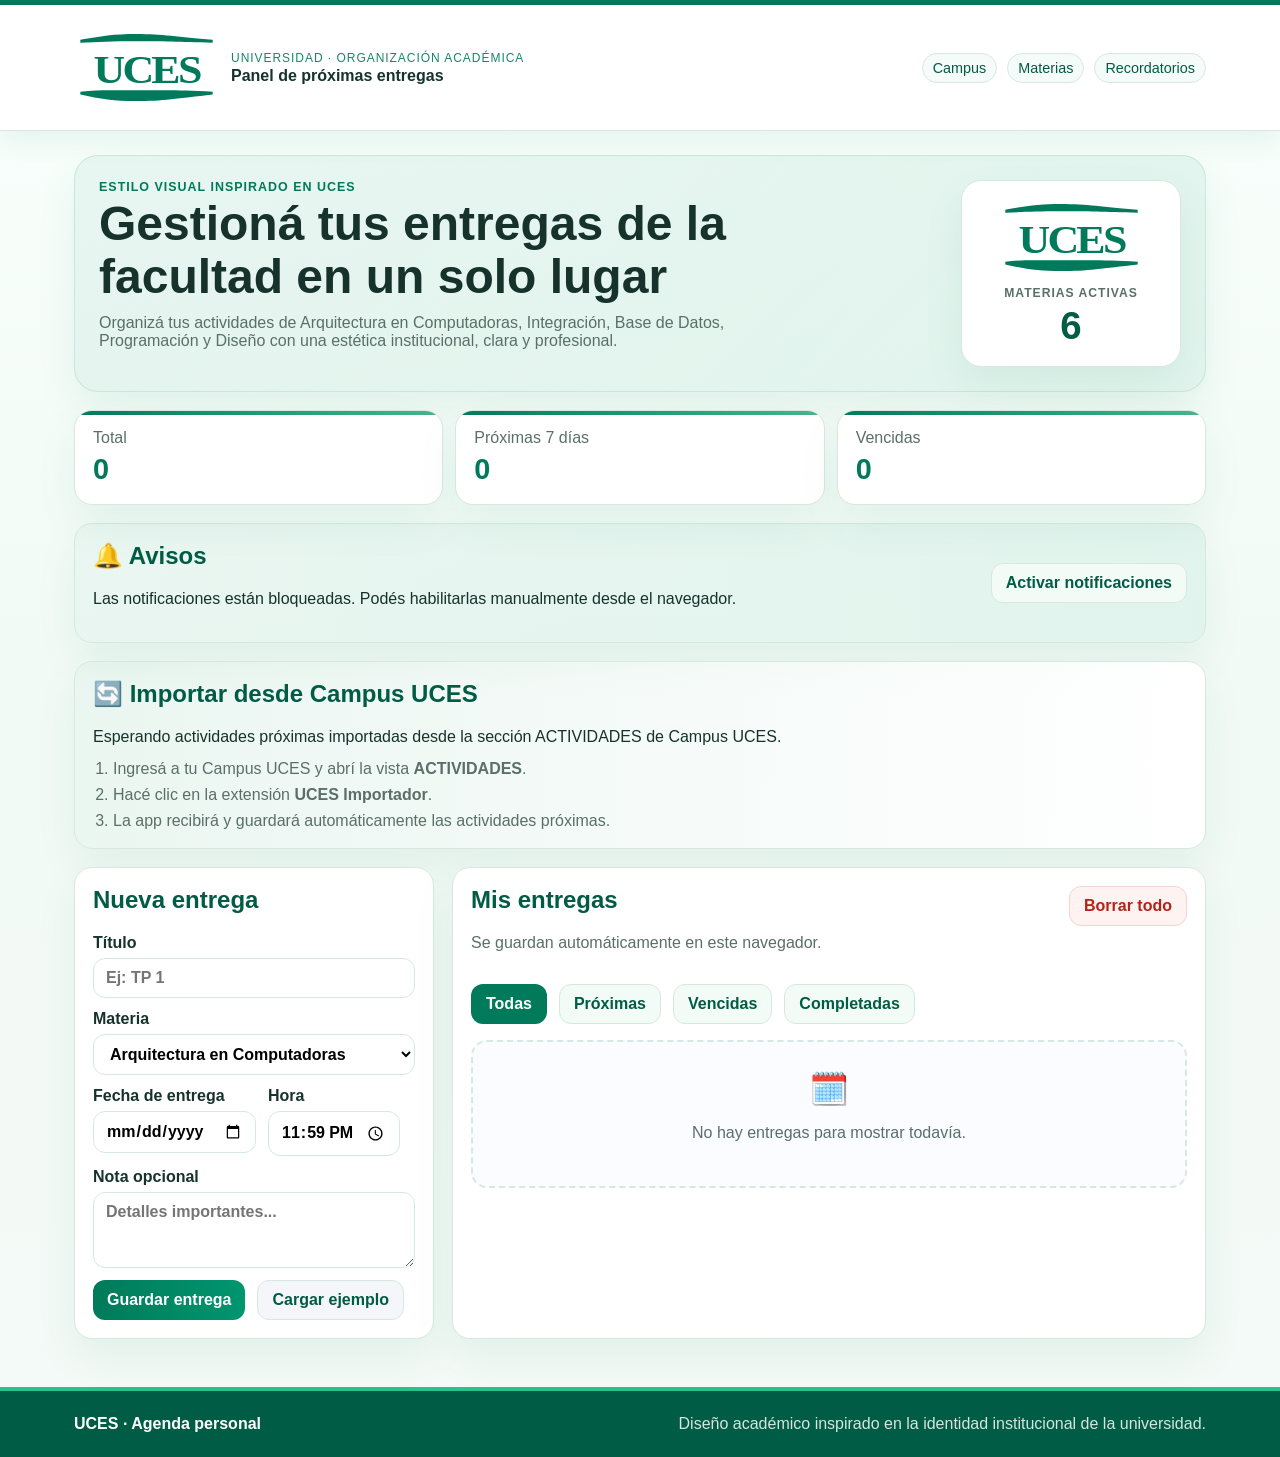
==== index.html @ 11dc9604 "Add Campus UCES activity import extension" ====
<!DOCTYPE html>
<html lang="es">
  <head>
    <meta charset="UTF-8" />
    <meta name="viewport" content="width=device-width, initial-scale=1.0" />
    <meta name="theme-color" content="#007a5a" />
    <title>UCES · Próximas Entregas</title>
    <link rel="stylesheet" href="styles.css" />
  </head>
  <body>
    <header class="site-header">
      <div class="container header-inner">
        <div class="brand">
          <img src="assets/uces-logo.svg" alt="Logo UCES" class="brand-logo" />
          <div>
            <p class="brand-kicker">Universidad · organización académica</p>
            <strong>Panel de próximas entregas</strong>
          </div>
        </div>
        <div class="header-links" aria-label="Accesos rápidos">
          <span>Campus</span>
          <span>Materias</span>
          <span>Recordatorios</span>
        </div>
      </div>
    </header>

    <main class="container">
      <section class="hero">
        <div class="hero-copy">
          <p class="eyebrow">Estilo visual inspirado en UCES</p>
          <h1>Gestioná tus entregas de la facultad en un solo lugar</h1>
          <p class="subtitle">
            Organizá tus actividades de Arquitectura en Computadoras, Integración,
            Base de Datos, Programación y Diseño con una estética institucional,
            clara y profesional.
          </p>
        </div>
        <div class="hero-badge">
          <img src="assets/uces-logo.svg" alt="UCES" class="hero-logo" />
          <span class="badge-label">Materias activas</span>
          <strong>6</strong>
        </div>
      </section>

      <section class="stats" aria-label="Resumen">
        <article class="stat-card">
          <span>Total</span>
          <strong id="totalCount">0</strong>
        </article>
        <article class="stat-card">
          <span>Próximas 7 días</span>
          <strong id="upcomingCount">0</strong>
        </article>
        <article class="stat-card">
          <span>Vencidas</span>
          <strong id="overdueCount">0</strong>
        </article>
      </section>

      <section class="panel notifications-panel">
        <div>
          <h2>🔔 Avisos</h2>
          <p id="notificationText">
            Activá las notificaciones del navegador para recibir recordatorios mientras la app esté abierta.
          </p>
        </div>
        <button id="enableNotificationsBtn" class="secondary-btn" type="button">
          Activar notificaciones
        </button>
      </section>

      <section class="panel import-panel">
        <div>
          <h2>🔄 Importar desde Campus UCES</h2>
          <p id="importStatus">
            Abrí la sección <strong>ACTIVIDADES</strong> en Campus UCES y usá la extensión
            `UCES Importador` para cargar únicamente las actividades próximas.
          </p>
        </div>
        <ol class="import-steps">
          <li>Ingresá a tu Campus UCES y abrí la vista <strong>ACTIVIDADES</strong>.</li>
          <li>Hacé clic en la extensión <strong>UCES Importador</strong>.</li>
          <li>La app recibirá y guardará automáticamente las actividades próximas.</li>
        </ol>
      </section>

      <div class="grid">
        <section class="panel">
          <h2>Nueva entrega</h2>
          <form id="assignmentForm" class="form">
            <label>
              Título
              <input id="title" name="title" type="text" placeholder="Ej: TP 1" required />
            </label>

            <label>
              Materia
              <select id="subject" name="subject" required></select>
            </label>

            <div class="split">
              <label>
                Fecha de entrega
                <input id="dueDate" name="dueDate" type="date" required />
              </label>

              <label>
                Hora
                <input id="dueTime" name="dueTime" type="time" value="23:59" required />
              </label>
            </div>

            <label>
              Nota opcional
              <textarea id="notes" name="notes" rows="3" placeholder="Detalles importantes..."></textarea>
            </label>

            <div class="actions">
              <button class="primary-btn" type="submit">Guardar entrega</button>
              <button id="loadExampleBtn" class="ghost-btn" type="button">Cargar ejemplo</button>
            </div>
          </form>
        </section>

        <section class="panel">
          <div class="list-header">
            <div>
              <h2>Mis entregas</h2>
              <p>Se guardan automáticamente en este navegador.</p>
            </div>
            <button id="clearAllBtn" class="danger-btn" type="button">Borrar todo</button>
          </div>

          <div class="filters" aria-label="Filtros">
            <button class="filter-btn active" data-filter="all" type="button">Todas</button>
            <button class="filter-btn" data-filter="upcoming" type="button">Próximas</button>
            <button class="filter-btn" data-filter="overdue" type="button">Vencidas</button>
            <button class="filter-btn" data-filter="completed" type="button">Completadas</button>
          </div>

          <div id="assignmentList" class="assignment-list"></div>
        </section>
      </div>
    </main>

    <footer class="site-footer">
      <div class="container footer-inner">
        <p><strong>UCES · Agenda personal</strong></p>
        <p>Diseño académico inspirado en la identidad institucional de la universidad.</p>
      </div>
    </footer>

    <template id="emptyStateTemplate">
      <div class="empty-state">
        <span>🗓️</span>
        <p>No hay entregas para mostrar todavía.</p>
      </div>
    </template>

    <script src="app.js"></script>
  </body>
</html>
---- styles.css ----
:root {
  --bg: #f4faf7;
  --panel: #ffffff;
  --primary: #007a5a;
  --primary-dark: #005c44;
  --accent: #dff3ec;
  --text: #16322b;
  --muted: #5a6f68;
  --border: #d7e8e1;
  --success: #116149;
  --warning: #9a6a00;
  --danger: #b42318;
  --shadow: 0 18px 40px rgba(0, 122, 90, 0.08);
}

* {
  box-sizing: border-box;
}

body {
  margin: 0;
  font-family: "Segoe UI", Tahoma, Geneva, Verdana, sans-serif;
  background: linear-gradient(180deg, #f8fffc 0%, #f2faf6 48%, var(--bg) 100%);
  color: var(--text);
}

.container {
  max-width: 1180px;
  margin: 0 auto;
  padding: 24px;
}

.site-header {
  background: #ffffff;
  border-top: 5px solid var(--primary);
  border-bottom: 1px solid var(--border);
  color: var(--text);
  box-shadow: 0 10px 24px rgba(0, 122, 90, 0.08);
}

.header-inner {
  display: flex;
  justify-content: space-between;
  align-items: center;
  gap: 16px;
}

.brand {
  display: flex;
  align-items: center;
  gap: 12px;
}

.brand-logo {
  width: 145px;
  height: auto;
  display: block;
}

.brand-kicker {
  margin: 0 0 2px;
  font-size: 0.75rem;
  text-transform: uppercase;
  letter-spacing: 0.08em;
  color: var(--primary);
  opacity: 0.9;
}

.header-links {
  display: flex;
  gap: 10px;
  flex-wrap: wrap;
}

.header-links span {
  border: 1px solid var(--border);
  background: #f4fbf8;
  color: var(--primary-dark);
  border-radius: 999px;
  padding: 6px 10px;
  font-size: 0.9rem;
}

.hero {
  display: flex;
  justify-content: space-between;
  align-items: stretch;
  gap: 20px;
  margin-bottom: 18px;
  padding: 24px;
  background: linear-gradient(135deg, rgba(0, 122, 90, 0.06) 0%, rgba(223, 243, 236, 0.9) 100%);
  border: 1px solid rgba(0, 122, 90, 0.12);
  border-radius: 24px;
  box-shadow: var(--shadow);
}

.hero-copy {
  max-width: 760px;
}

.eyebrow {
  margin: 0 0 4px;
  color: var(--primary);
  font-weight: 800;
  text-transform: uppercase;
  letter-spacing: 0.08em;
  font-size: 0.78rem;
}

h1 {
  margin: 0;
  font-size: clamp(2rem, 4vw, 3rem);
  line-height: 1.1;
}

.subtitle {
  color: var(--muted);
  max-width: 700px;
  margin-top: 10px;
}

.hero-badge {
  min-width: 220px;
  align-self: center;
  background: #ffffff;
  color: var(--primary-dark);
  padding: 18px;
  border-radius: 20px;
  font-weight: 700;
  text-align: center;
  border: 1px solid var(--border);
  box-shadow: var(--shadow);
}

.badge-label {
  display: block;
  font-size: 0.76rem;
  text-transform: uppercase;
  letter-spacing: 0.08em;
  color: var(--muted);
}

.hero-badge strong {
  display: block;
  font-size: 2.4rem;
  margin-top: 4px;
}

.hero-logo {
  width: 145px;
  max-width: 100%;
  height: auto;
  display: block;
  margin: 0 auto 10px;
}

.stats {
  display: grid;
  grid-template-columns: repeat(3, minmax(0, 1fr));
  gap: 12px;
  margin-bottom: 18px;
}

.stat-card,
.panel {
  background: var(--panel);
  border: 1px solid var(--border);
  border-radius: 18px;
  box-shadow: var(--shadow);
}

.stat-card {
  position: relative;
  overflow: hidden;
  padding: 18px;
}

.stat-card::before {
  content: "";
  position: absolute;
  top: 0;
  left: 0;
  right: 0;
  height: 4px;
  background: linear-gradient(90deg, var(--primary) 0%, #48b48d 100%);
}

.stat-card span {
  display: block;
  color: var(--muted);
  margin-bottom: 6px;
}

.stat-card strong {
  font-size: 1.8rem;
  color: var(--primary);
}

.notifications-panel {
  display: flex;
  justify-content: space-between;
  align-items: center;
  gap: 16px;
  padding: 18px;
  margin-bottom: 18px;
  background: linear-gradient(90deg, rgba(0, 122, 90, 0.04) 0%, rgba(223, 243, 236, 0.9) 100%);
}

.import-panel {
  margin-bottom: 18px;
  background: linear-gradient(90deg, rgba(0, 122, 90, 0.03) 0%, rgba(255, 255, 255, 1) 100%);
}

.import-panel p {
  margin-bottom: 0;
}

.import-steps {
  margin: 14px 0 0;
  padding-left: 20px;
  color: var(--muted);
}

.import-steps li + li {
  margin-top: 8px;
}

.grid {
  display: grid;
  grid-template-columns: 360px 1fr;
  gap: 18px;
}

.panel {
  padding: 18px;
}

.panel h2 {
  margin-top: 0;
  color: var(--primary-dark);
}

.form,
.actions,
.split,
.filters,
.item-meta,
.item-actions {
  display: flex;
  gap: 12px;
}

.form {
  flex-direction: column;
}

label {
  display: flex;
  flex-direction: column;
  gap: 6px;
  font-weight: 600;
}

input,
select,
textarea,
button {
  font: inherit;
}

input,
select,
textarea {
  border: 1px solid var(--border);
  border-radius: 12px;
  padding: 10px 12px;
  background: #fff;
  transition: border-color 0.2s ease, box-shadow 0.2s ease;
}

input:focus,
select:focus,
textarea:focus {
  outline: none;
  border-color: var(--primary);
  box-shadow: 0 0 0 4px rgba(0, 122, 90, 0.12);
}

textarea {
  resize: vertical;
}

button {
  border: none;
  border-radius: 12px;
  padding: 10px 14px;
  cursor: pointer;
  font-weight: 700;
  transition: transform 0.1s ease, filter 0.2s ease;
}

button:hover {
  filter: brightness(0.98);
}

.primary-btn {
  background: linear-gradient(90deg, var(--primary) 0%, #00966f 100%);
  color: white;
}

.primary-btn:hover {
  background: var(--primary-dark);
}

.secondary-btn,
.ghost-btn,
.filter-btn {
  background: #f3fbf7;
  color: var(--primary-dark);
  border: 1px solid var(--border);
}

.ghost-btn {
  background: #f4f6fa;
}

.danger-btn {
  background: #fff3f2;
  color: var(--danger);
  border: 1px solid #f2d5d1;
}

.filter-btn.active {
  background: var(--primary);
  color: white;
  border-color: transparent;
}

.list-header {
  display: flex;
  justify-content: space-between;
  align-items: flex-start;
  gap: 16px;
}

.list-header p {
  margin-top: 4px;
  color: var(--muted);
}

.filters {
  flex-wrap: wrap;
  margin: 16px 0;
}

.assignment-list {
  display: grid;
  gap: 12px;
}

.assignment-item {
  border: 1px solid var(--border);
  border-left: 4px solid var(--primary);
  border-radius: 16px;
  padding: 14px;
  background: linear-gradient(180deg, #ffffff 0%, #f9fffc 100%);
}

.assignment-item.completed {
  opacity: 0.75;
}

.assignment-top {
  display: flex;
  justify-content: space-between;
  align-items: flex-start;
  gap: 12px;
}

.assignment-top h3 {
  margin: 0 0 4px;
}

.subject {
  color: var(--muted);
  margin: 0;
}

.badge {
  display: inline-block;
  padding: 4px 10px;
  border-radius: 999px;
  font-size: 0.8rem;
  font-weight: 700;
}

.badge.upcoming {
  background: #dff5ec;
  color: var(--primary-dark);
}

.badge.today {
  background: #f7edc9;
  color: #7f5600;
}

.badge.overdue {
  background: #fee4e2;
  color: var(--danger);
}

.badge.completed {
  background: #dcfce7;
  color: var(--success);
}

.item-meta {
  flex-wrap: wrap;
  margin: 12px 0;
  color: var(--muted);
}

.item-meta span {
  background: #f1faf6;
  padding: 6px 10px;
  border-radius: 999px;
}

.item-notes {
  margin: 0 0 12px;
  color: var(--text);
}

.item-actions {
  flex-wrap: wrap;
}

.item-actions button {
  padding: 8px 10px;
}

.empty-state {
  text-align: center;
  padding: 28px 12px;
  color: var(--muted);
  border: 2px dashed var(--border);
  border-radius: 16px;
  background: #fafcff;
}

.empty-state span {
  display: block;
  font-size: 2rem;
  margin-bottom: 8px;
}

.site-footer {
  margin-top: 24px;
  background: var(--primary-dark);
  border-top: 4px solid #2cc08c;
  color: #ffffff;
}

.footer-inner {
  display: flex;
  justify-content: space-between;
  gap: 16px;
}

.footer-inner p {
  margin: 0;
  color: rgba(255, 255, 255, 0.84);
}

.footer-inner strong {
  color: #ffffff;
}

@media (max-width: 900px) {
  .grid,
  .stats {
    grid-template-columns: 1fr;
  }

  .hero,
  .notifications-panel,
  .list-header,
  .split,
  .header-inner,
  .footer-inner {
    flex-direction: column;
  }

  .hero-badge {
    white-space: normal;
    width: 100%;
  }
}
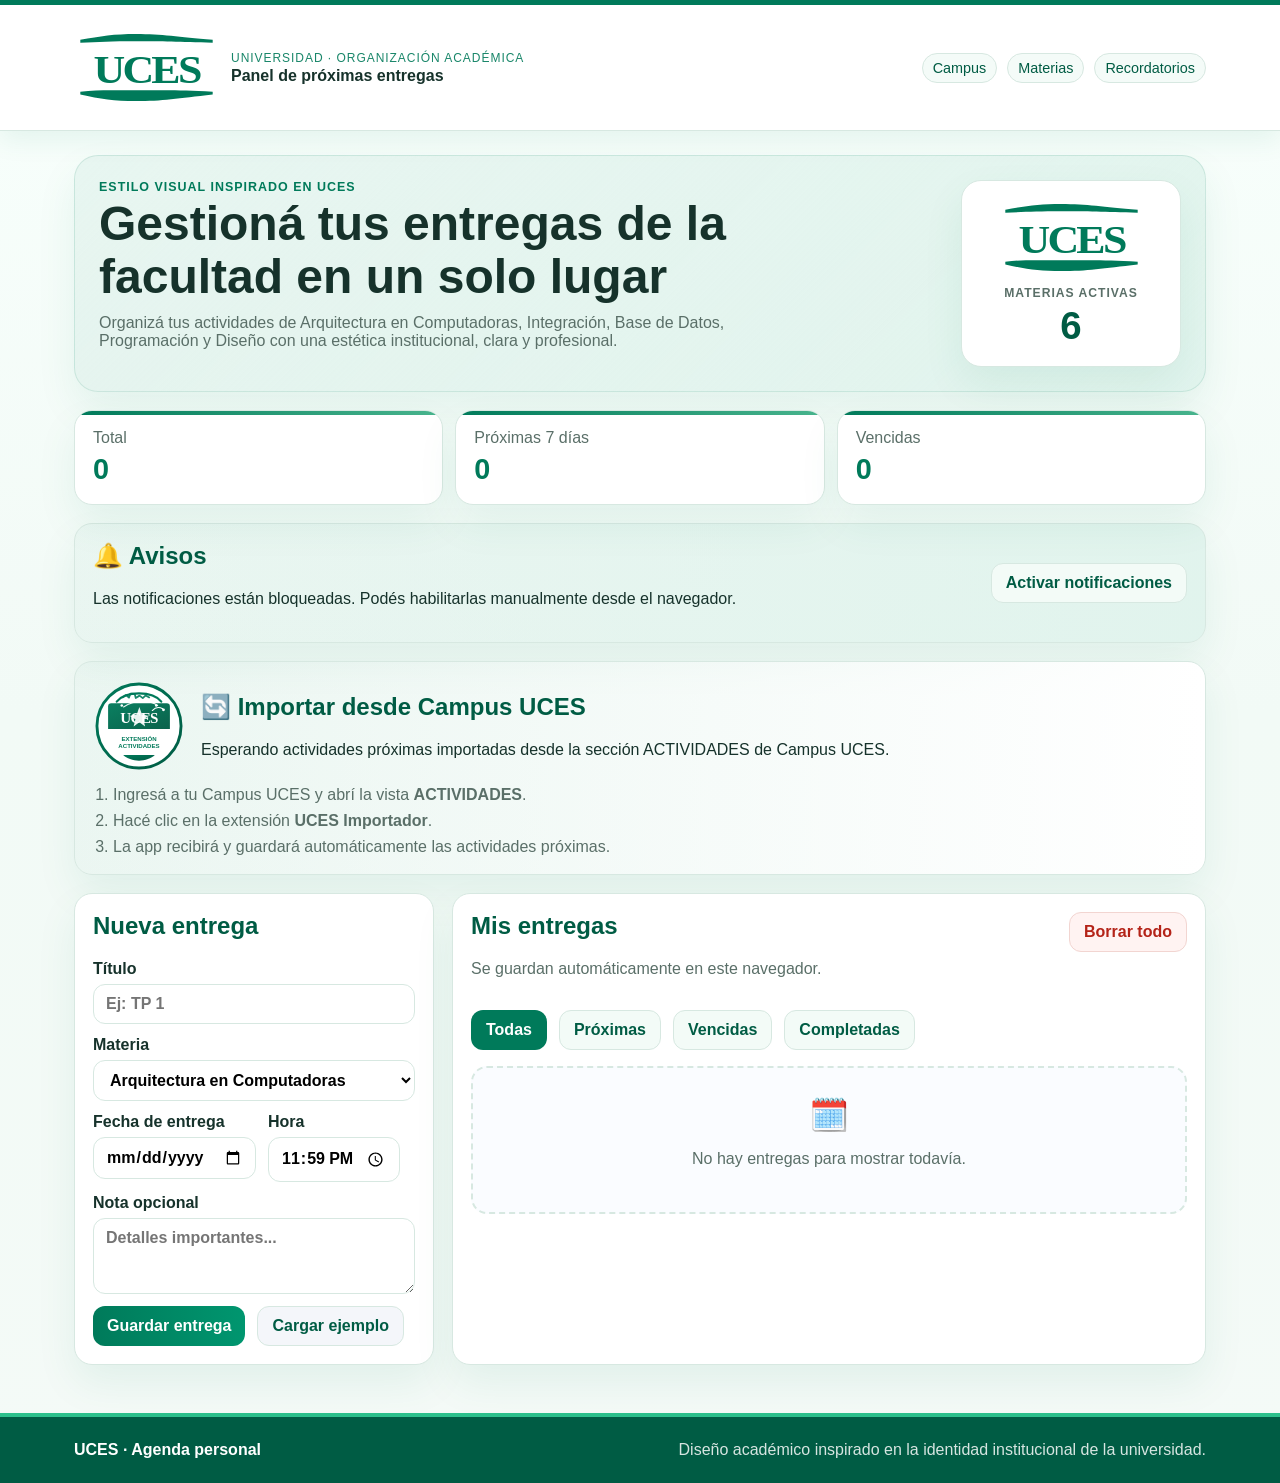
==== commit 32173f3c: "Add shared activities badge for app and favicon" ====
--- a/index.html
+++ b/index.html
@@ -5,6 +5,7 @@
     <meta name="viewport" content="width=device-width, initial-scale=1.0" />
     <meta name="theme-color" content="#007a5a" />
     <title>UCES · Próximas Entregas</title>
+    <link rel="icon" type="image/svg+xml" href="assets/uces-actividades-badge.svg" />
     <link rel="stylesheet" href="styles.css" />
   </head>
   <body>
@@ -71,12 +72,19 @@
       </section>
 
       <section class="panel import-panel">
-        <div>
-          <h2>🔄 Importar desde Campus UCES</h2>
-          <p id="importStatus">
-            Abrí la sección <strong>ACTIVIDADES</strong> en Campus UCES y usá la extensión
-            `UCES Importador` para cargar únicamente las actividades próximas.
-          </p>
+        <div class="import-panel-top">
+          <img
+            src="assets/uces-actividades-badge.svg"
+            alt="UCES Extensión Actividades"
+            class="import-badge"
+          />
+          <div>
+            <h2>🔄 Importar desde Campus UCES</h2>
+            <p id="importStatus">
+              Abrí la sección <strong>ACTIVIDADES</strong> en Campus UCES y usá la extensión
+              `UCES Importador` para cargar únicamente las actividades próximas con fecha límite visible.
+            </p>
+          </div>
         </div>
         <ol class="import-steps">
           <li>Ingresá a tu Campus UCES y abrí la vista <strong>ACTIVIDADES</strong>.</li>
--- a/styles.css
+++ b/styles.css
@@ -211,6 +211,19 @@
   background: linear-gradient(90deg, rgba(0, 122, 90, 0.03) 0%, rgba(255, 255, 255, 1) 100%);
 }
 
+.import-panel-top {
+  display: flex;
+  align-items: center;
+  gap: 16px;
+}
+
+.import-badge {
+  width: 92px;
+  height: 92px;
+  object-fit: contain;
+  flex-shrink: 0;
+}
+
 .import-panel p {
   margin-bottom: 0;
 }
@@ -487,7 +500,8 @@
   .list-header,
   .split,
   .header-inner,
-  .footer-inner {
+  .footer-inner,
+  .import-panel-top {
     flex-direction: column;
   }
 
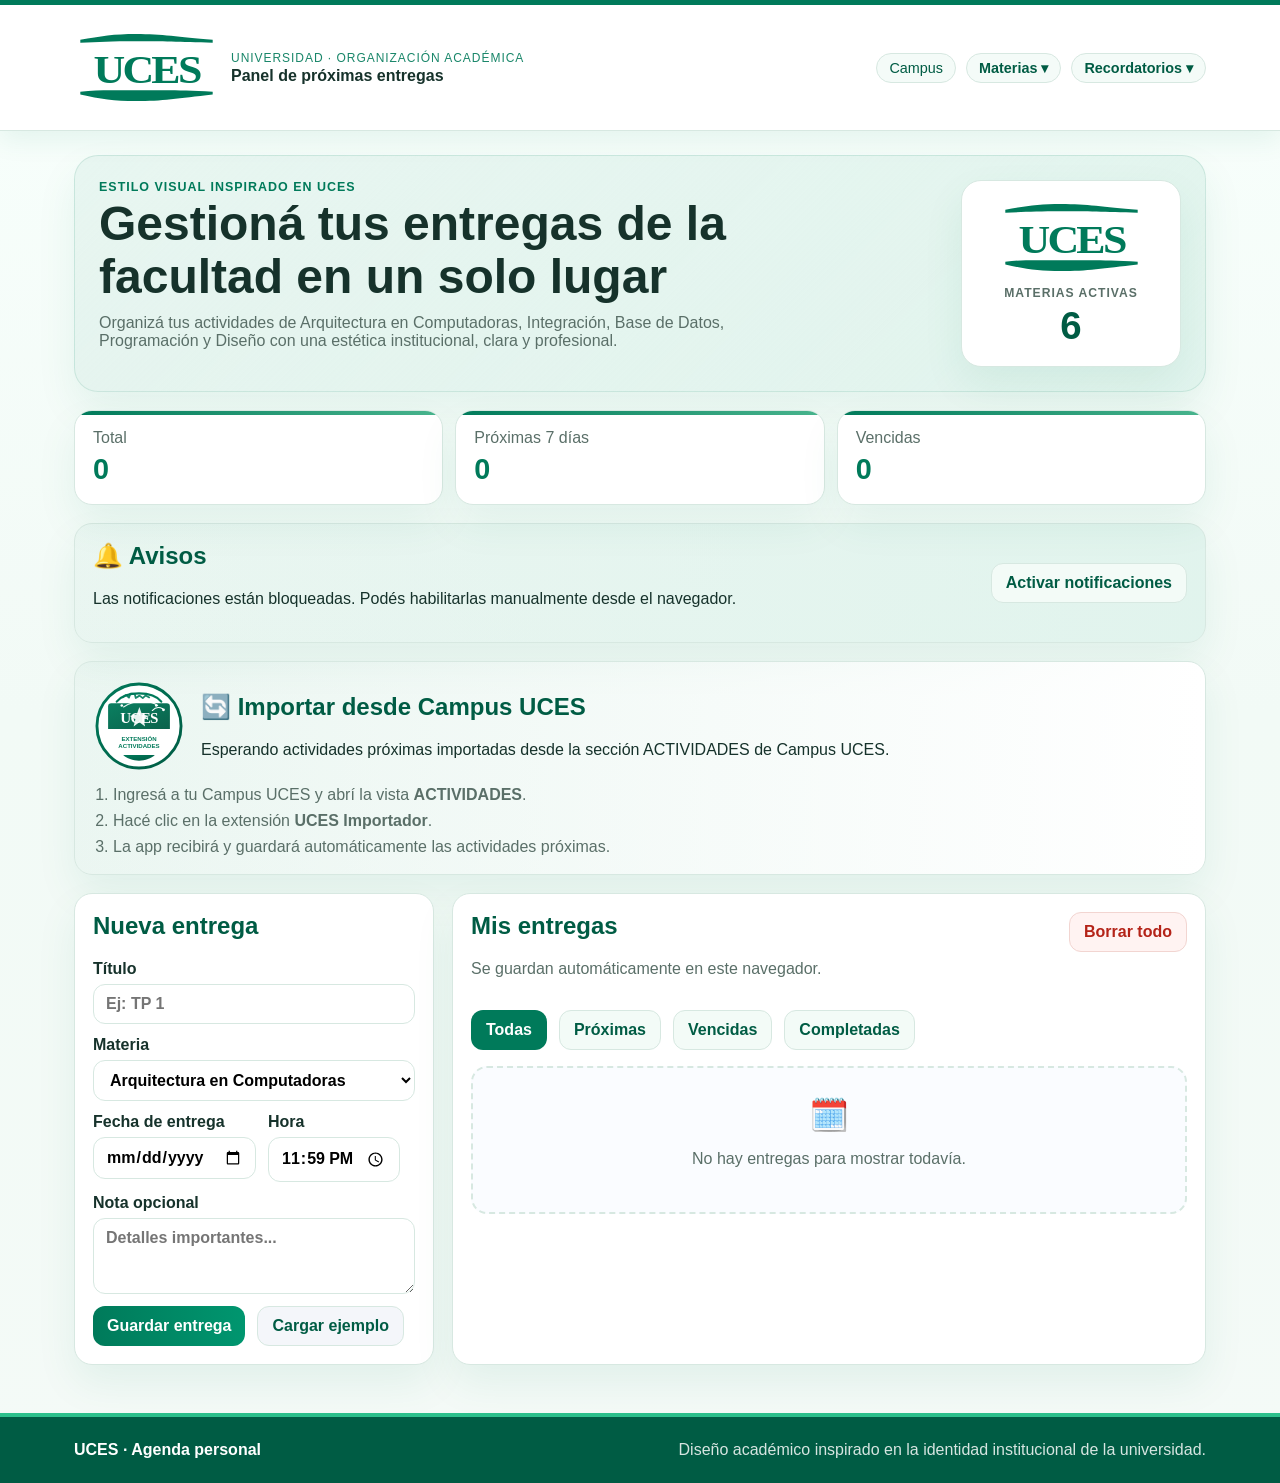
==== commit 1ea96017: "Add interactive header menus" ====
--- a/index.html
+++ b/index.html
@@ -18,11 +18,40 @@
             <strong>Panel de próximas entregas</strong>
           </div>
         </div>
-        <div class="header-links" aria-label="Accesos rápidos">
-          <span>Campus</span>
-          <span>Materias</span>
-          <span>Recordatorios</span>
-        </div>
+        <nav class="header-links" aria-label="Accesos rápidos">
+          <a
+            class="header-link"
+            href="https://campusvirtual.uces.edu.ar/"
+            target="_blank"
+            rel="noopener noreferrer"
+          >
+            Campus
+          </a>
+
+          <div class="menu-dropdown">
+            <button
+              id="subjectsMenuBtn"
+              class="menu-toggle"
+              type="button"
+              aria-expanded="false"
+            >
+              Materias ▾
+            </button>
+            <div id="subjectsDropdown" class="dropdown-menu" role="menu"></div>
+          </div>
+
+          <div class="menu-dropdown">
+            <button
+              id="remindersMenuBtn"
+              class="menu-toggle"
+              type="button"
+              aria-expanded="false"
+            >
+              Recordatorios ▾
+            </button>
+            <div id="remindersDropdown" class="dropdown-menu" role="menu"></div>
+          </div>
+        </nav>
       </div>
     </header>
 
--- a/styles.css
+++ b/styles.css
@@ -70,15 +70,73 @@
   display: flex;
   gap: 10px;
   flex-wrap: wrap;
-}
-
-.header-links span {
+  align-items: center;
+}
+
+.header-link,
+.menu-toggle {
   border: 1px solid var(--border);
   background: #f4fbf8;
   color: var(--primary-dark);
   border-radius: 999px;
-  padding: 6px 10px;
+  padding: 6px 12px;
   font-size: 0.9rem;
+  text-decoration: none;
+}
+
+.menu-toggle {
+  cursor: pointer;
+}
+
+.menu-dropdown {
+  position: relative;
+}
+
+.dropdown-menu {
+  display: none;
+  position: absolute;
+  top: calc(100% + 8px);
+  right: 0;
+  min-width: 280px;
+  padding: 8px;
+  background: #ffffff;
+  border: 1px solid var(--border);
+  border-radius: 16px;
+  box-shadow: var(--shadow);
+  z-index: 30;
+}
+
+.dropdown-menu.open {
+  display: grid;
+  gap: 6px;
+}
+
+.dropdown-item {
+  width: 100%;
+  text-align: left;
+  background: #f8fffc;
+  color: var(--text);
+  border: 1px solid #e1efe9;
+}
+
+.reminder-dropdown-item {
+  display: grid;
+  gap: 2px;
+}
+
+.reminder-dropdown-item strong {
+  color: var(--primary-dark);
+}
+
+.reminder-dropdown-item span,
+.reminder-dropdown-item small,
+.dropdown-empty {
+  color: var(--muted);
+}
+
+.dropdown-empty {
+  padding: 10px;
+  font-size: 0.92rem;
 }
 
 .hero {
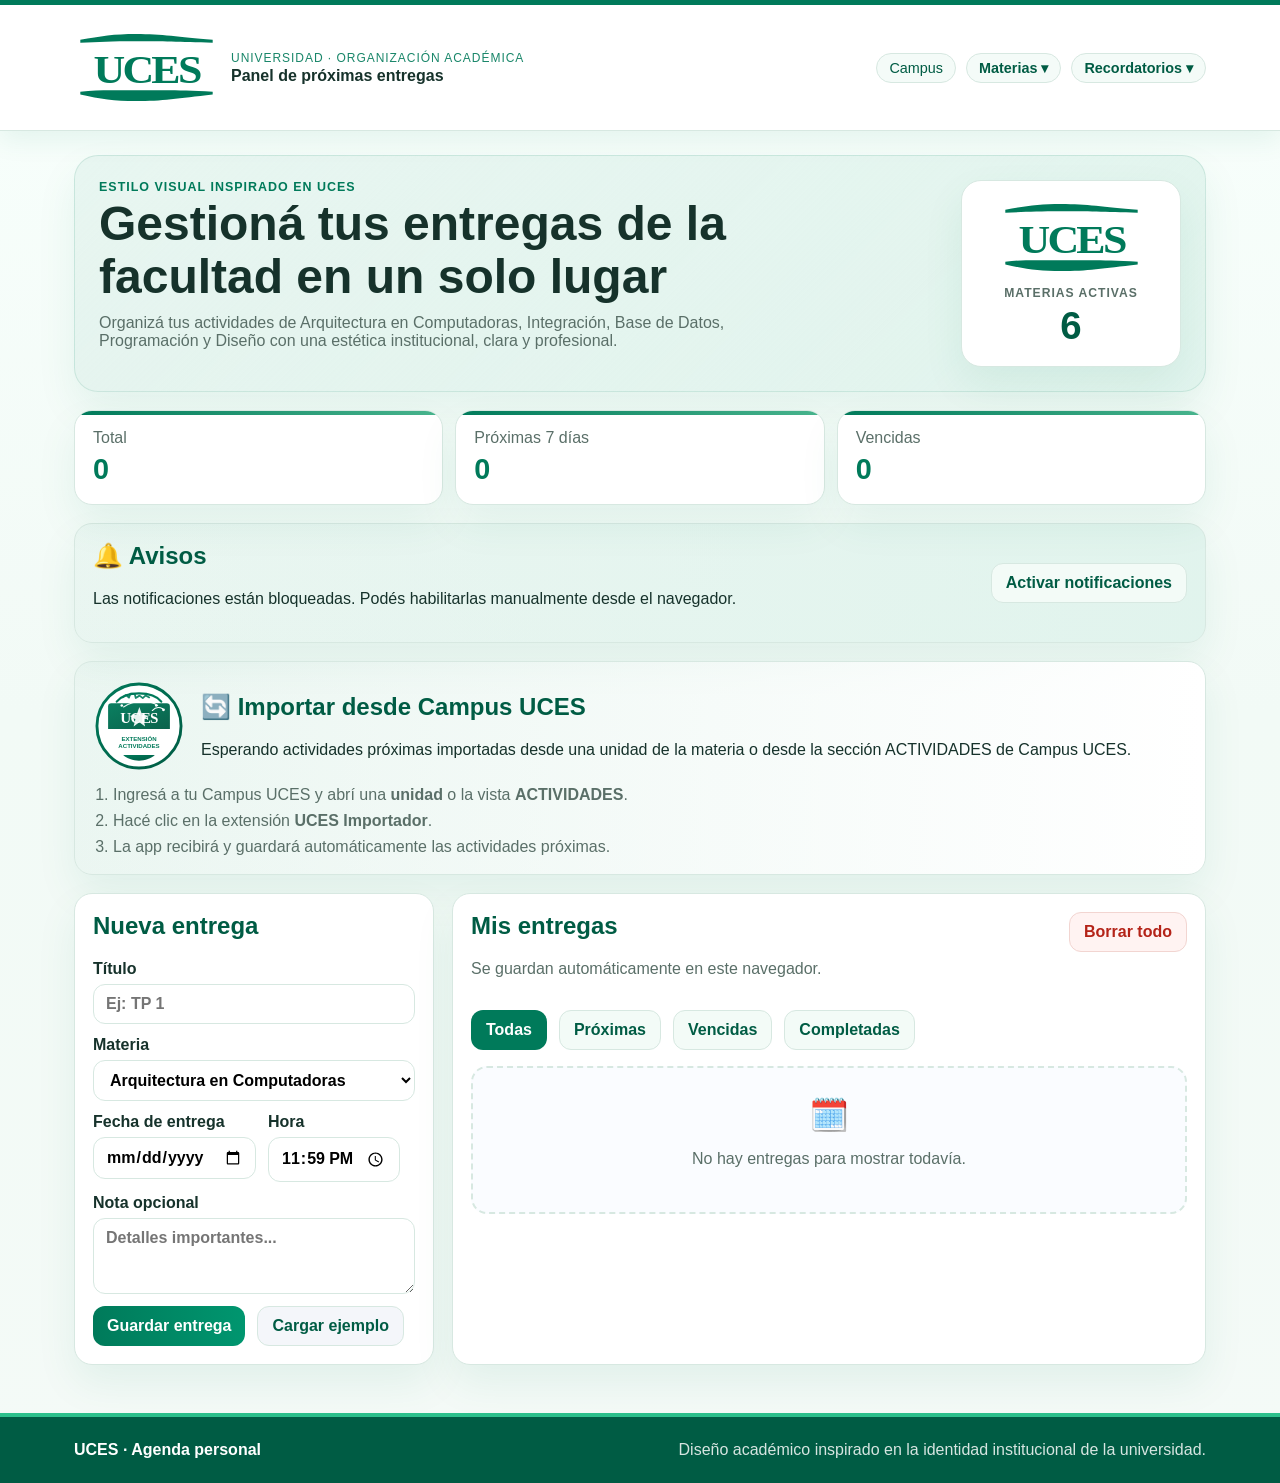
==== commit ea55ae3e: "Support activity import from subject units" ====
--- a/index.html
+++ b/index.html
@@ -110,13 +110,14 @@
           <div>
             <h2>🔄 Importar desde Campus UCES</h2>
             <p id="importStatus">
-              Abrí la sección <strong>ACTIVIDADES</strong> en Campus UCES y usá la extensión
-              `UCES Importador` para cargar únicamente las actividades próximas con fecha límite visible.
+              Abrí una <strong>unidad de la materia</strong> o la sección <strong>ACTIVIDADES</strong>
+              en Campus UCES y usá la extensión `UCES Importador` para cargar únicamente
+              las actividades próximas con fecha límite visible.
             </p>
           </div>
         </div>
         <ol class="import-steps">
-          <li>Ingresá a tu Campus UCES y abrí la vista <strong>ACTIVIDADES</strong>.</li>
+          <li>Ingresá a tu Campus UCES y abrí una <strong>unidad</strong> o la vista <strong>ACTIVIDADES</strong>.</li>
           <li>Hacé clic en la extensión <strong>UCES Importador</strong>.</li>
           <li>La app recibirá y guardará automáticamente las actividades próximas.</li>
         </ol>
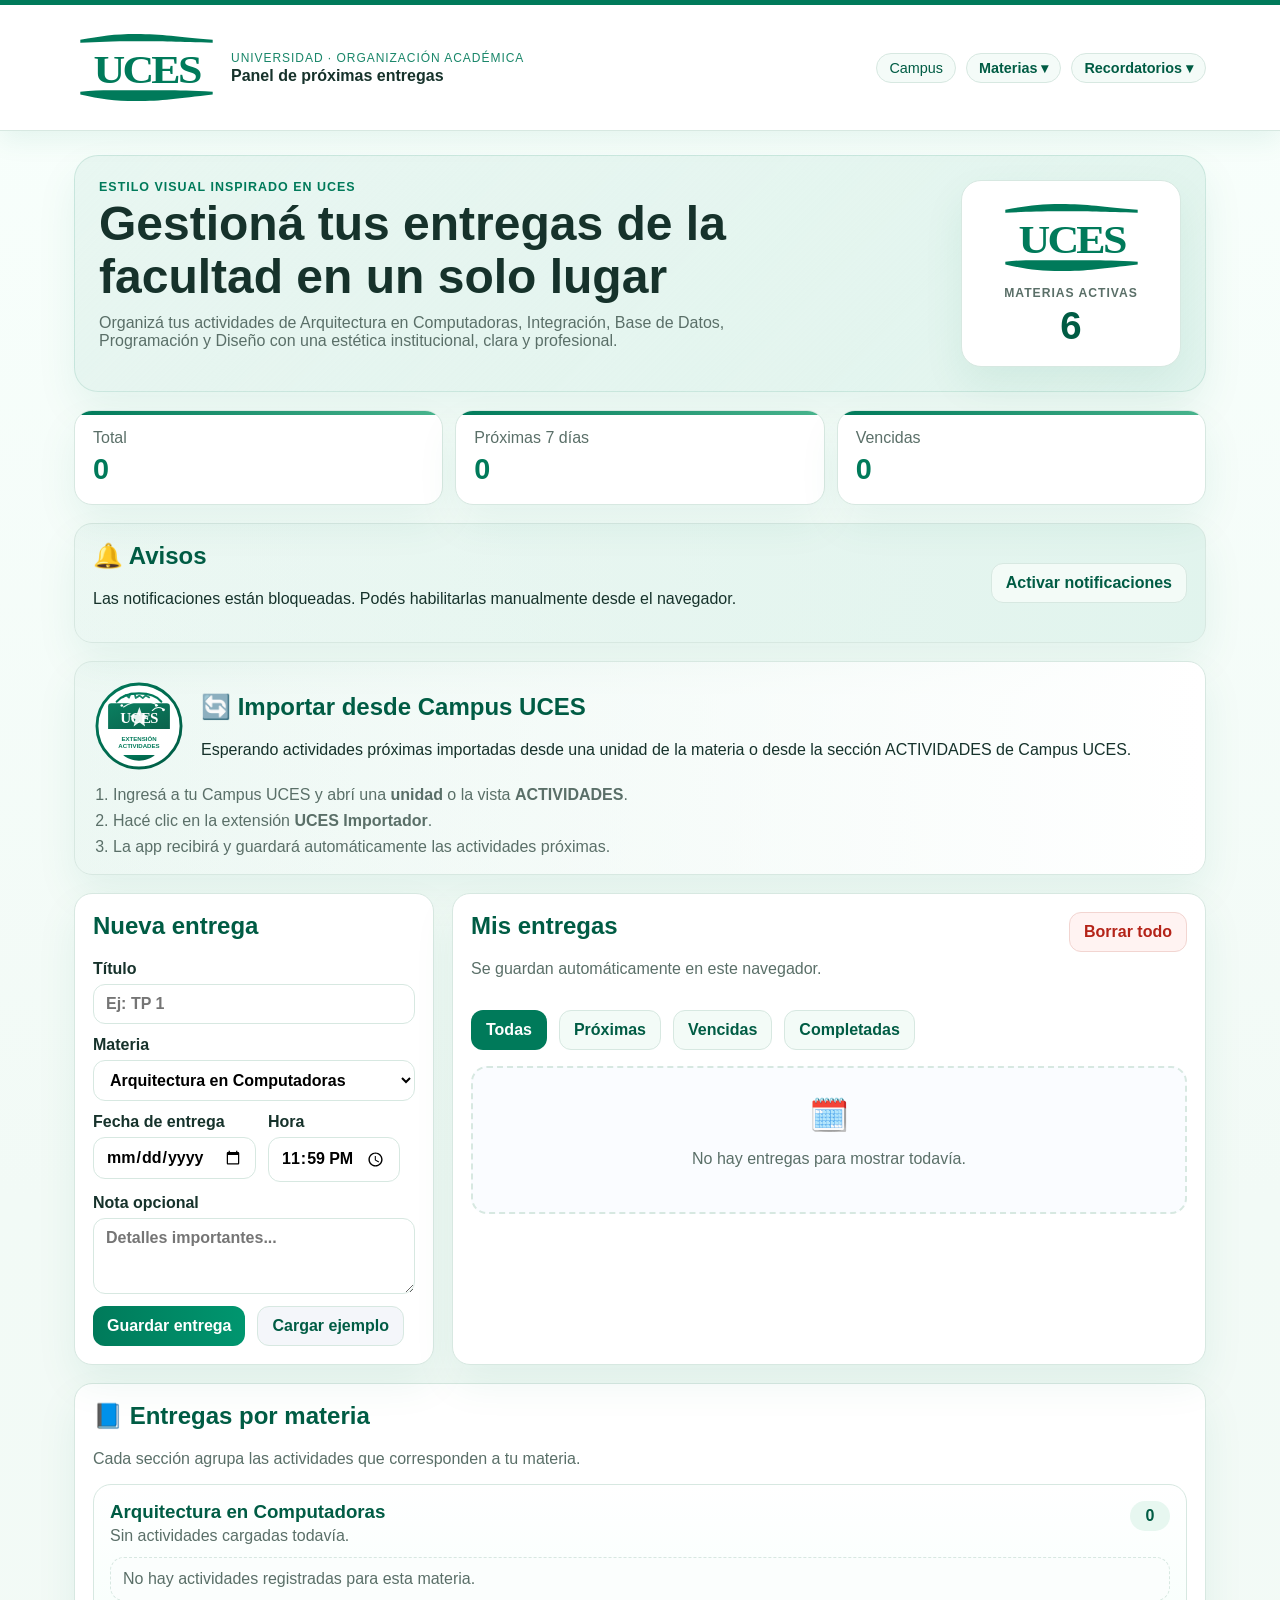
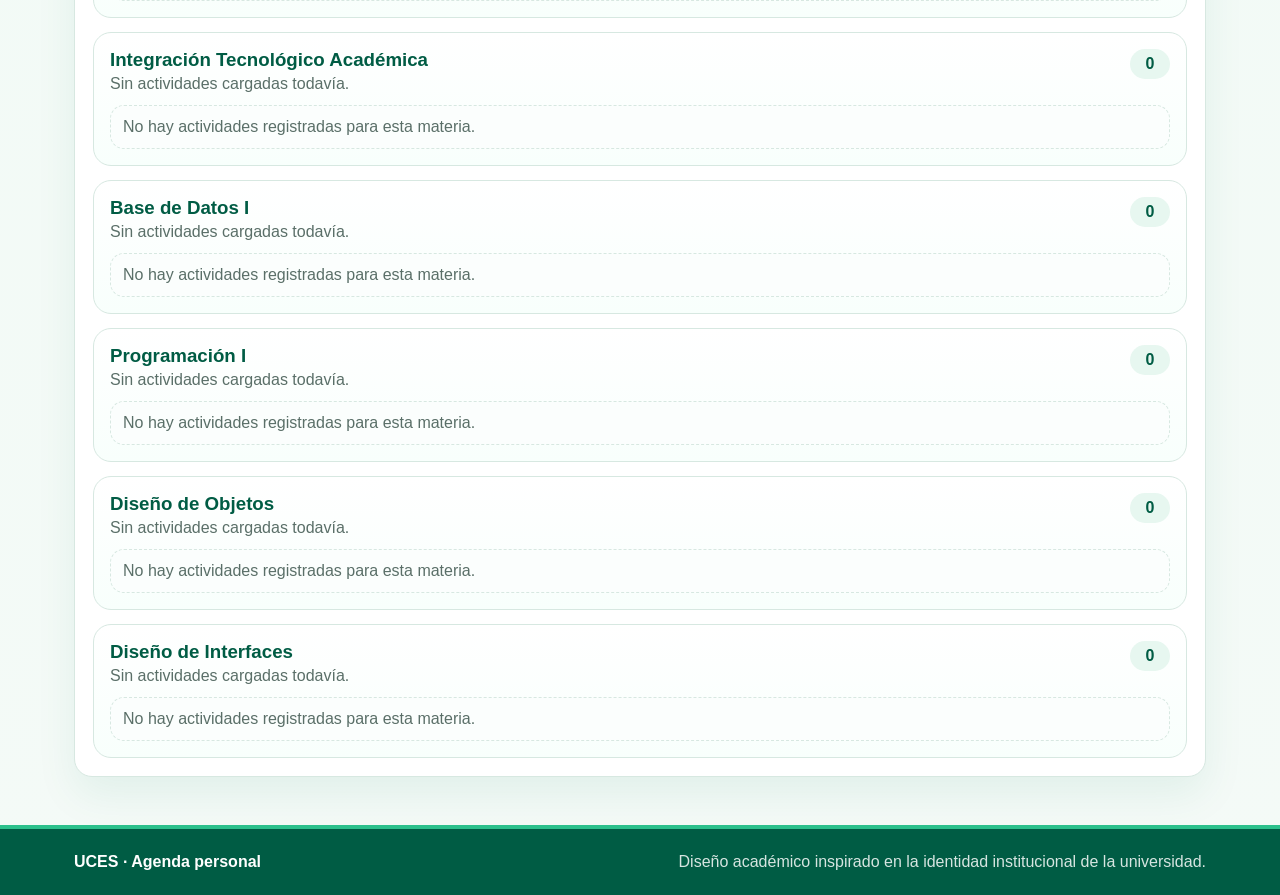
==== commit 5ba0cc86: "Group activities by subject and improve subject detection" ====
--- a/index.html
+++ b/index.html
@@ -180,6 +180,16 @@
           <div id="assignmentList" class="assignment-list"></div>
         </section>
       </div>
+
+      <section class="panel subjects-overview">
+        <div class="list-header">
+          <div>
+            <h2>📘 Entregas por materia</h2>
+            <p>Cada sección agrupa las actividades que corresponden a tu materia.</p>
+          </div>
+        </div>
+        <div id="subjectSections" class="subject-sections"></div>
+      </section>
     </main>
 
     <footer class="site-footer">
--- a/styles.css
+++ b/styles.css
@@ -111,12 +111,26 @@
   gap: 6px;
 }
 
-.dropdown-item {
+.dropdown-item,
+.dropdown-link {
   width: 100%;
+  display: block;
   text-align: left;
+  padding: 10px 12px;
+  border-radius: 12px;
   background: #f8fffc;
   color: var(--text);
   border: 1px solid #e1efe9;
+  text-decoration: none;
+}
+
+.dropdown-link strong,
+.dropdown-link small {
+  display: block;
+}
+
+.dropdown-link small {
+  color: var(--muted);
 }
 
 .reminder-dropdown-item {
@@ -302,6 +316,75 @@
   gap: 18px;
 }
 
+.subjects-overview {
+  margin-top: 18px;
+}
+
+.subject-sections {
+  display: grid;
+  gap: 14px;
+}
+
+.subject-section {
+  border: 1px solid var(--border);
+  border-radius: 18px;
+  padding: 16px;
+  background: linear-gradient(180deg, #ffffff 0%, #f8fffc 100%);
+  scroll-margin-top: 100px;
+}
+
+.subject-section-header {
+  display: flex;
+  justify-content: space-between;
+  align-items: flex-start;
+  gap: 12px;
+  margin-bottom: 12px;
+}
+
+.subject-section-header h3 {
+  margin: 0 0 4px;
+  color: var(--primary-dark);
+}
+
+.subject-section-header p {
+  margin: 0;
+  color: var(--muted);
+}
+
+.subject-count {
+  min-width: 40px;
+  text-align: center;
+  padding: 6px 10px;
+  border-radius: 999px;
+  background: #e7f7f0;
+  color: var(--primary-dark);
+  font-weight: 800;
+}
+
+.subject-assignments {
+  display: grid;
+  gap: 10px;
+}
+
+.subject-card {
+  border: 1px solid #e2efe9;
+  border-radius: 14px;
+  padding: 12px;
+  background: #ffffff;
+}
+
+.subject-card h4 {
+  margin: 0 0 4px;
+}
+
+.subject-empty {
+  padding: 12px;
+  border: 1px dashed var(--border);
+  border-radius: 14px;
+  color: var(--muted);
+  background: #fbfefd;
+}
+
 .panel {
   padding: 18px;
 }
@@ -559,7 +642,8 @@
   .split,
   .header-inner,
   .footer-inner,
-  .import-panel-top {
+  .import-panel-top,
+  .subject-section-header {
     flex-direction: column;
   }
 
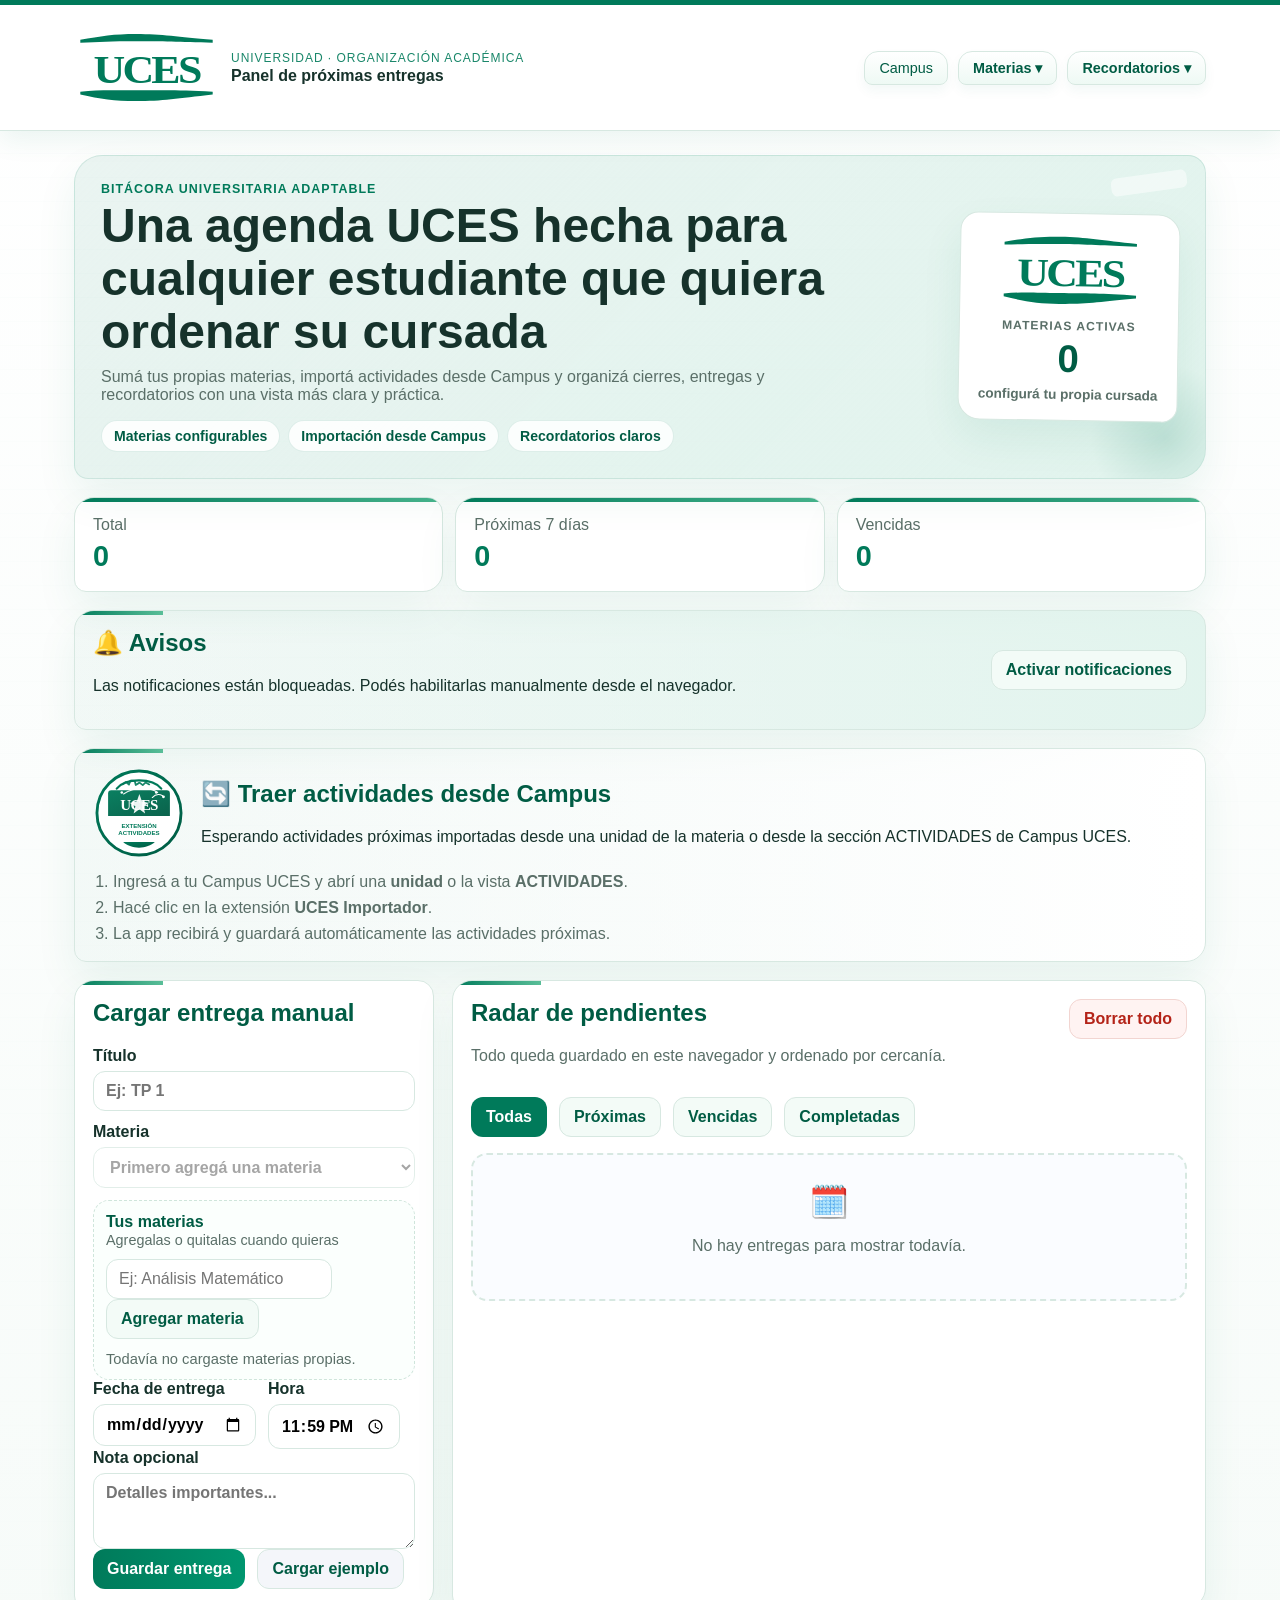
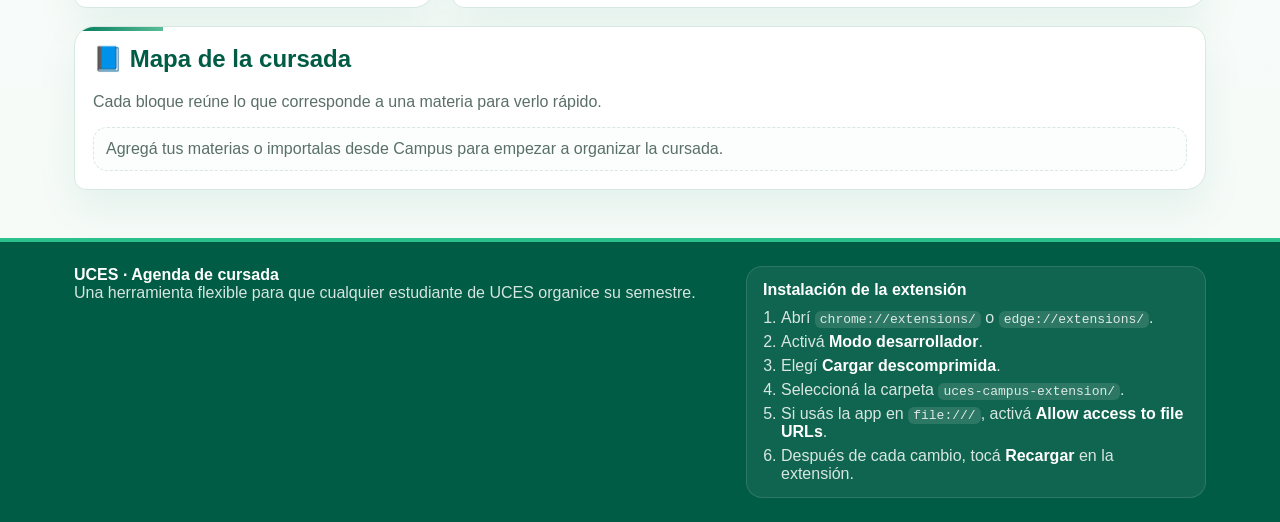
==== commit eab12e90: "Make app generic and user-configurable" ====
--- a/index.html
+++ b/index.html
@@ -58,18 +58,23 @@
     <main class="container">
       <section class="hero">
         <div class="hero-copy">
-          <p class="eyebrow">Estilo visual inspirado en UCES</p>
-          <h1>Gestioná tus entregas de la facultad en un solo lugar</h1>
+          <p class="eyebrow">Bitácora universitaria adaptable</p>
+          <h1>Una agenda UCES hecha para cualquier estudiante que quiera ordenar su cursada</h1>
           <p class="subtitle">
-            Organizá tus actividades de Arquitectura en Computadoras, Integración,
-            Base de Datos, Programación y Diseño con una estética institucional,
-            clara y profesional.
+            Sumá tus propias materias, importá actividades desde Campus y organizá
+            cierres, entregas y recordatorios con una vista más clara y práctica.
           </p>
+          <div class="hero-tags" aria-label="Características principales">
+            <span>Materias configurables</span>
+            <span>Importación desde Campus</span>
+            <span>Recordatorios claros</span>
+          </div>
         </div>
         <div class="hero-badge">
           <img src="assets/uces-logo.svg" alt="UCES" class="hero-logo" />
           <span class="badge-label">Materias activas</span>
-          <strong>6</strong>
+          <strong id="subjectCount">0</strong>
+          <p class="hero-mini">configurá tu propia cursada</p>
         </div>
       </section>
 
@@ -108,7 +113,7 @@
             class="import-badge"
           />
           <div>
-            <h2>🔄 Importar desde Campus UCES</h2>
+            <h2>🔄 Traer actividades desde Campus</h2>
             <p id="importStatus">
               Abrí una <strong>unidad de la materia</strong> o la sección <strong>ACTIVIDADES</strong>
               en Campus UCES y usá la extensión `UCES Importador` para cargar únicamente
@@ -125,7 +130,7 @@
 
       <div class="grid">
         <section class="panel">
-          <h2>Nueva entrega</h2>
+          <h2>Cargar entrega manual</h2>
           <form id="assignmentForm" class="form">
             <label>
               Título
@@ -136,6 +141,27 @@
               Materia
               <select id="subject" name="subject" required></select>
             </label>
+
+            <section class="subject-manager-card" aria-label="Gestión de materias">
+              <div class="subject-manager-header">
+                <div>
+                  <p class="subject-manager-title">Tus materias</p>
+                  <span class="subject-manager-note">Agregalas o quitalas cuando quieras</span>
+                </div>
+              </div>
+
+              <form id="subjectManagerForm" class="subject-manager-form">
+                <input
+                  id="newSubjectInput"
+                  name="newSubject"
+                  type="text"
+                  placeholder="Ej: Análisis Matemático"
+                />
+                <button class="secondary-btn" type="submit">Agregar materia</button>
+              </form>
+
+              <div id="subjectChipList" class="subject-chip-list"></div>
+            </section>
 
             <div class="split">
               <label>
@@ -164,8 +190,8 @@
         <section class="panel">
           <div class="list-header">
             <div>
-              <h2>Mis entregas</h2>
-              <p>Se guardan automáticamente en este navegador.</p>
+              <h2>Radar de pendientes</h2>
+              <p>Todo queda guardado en este navegador y ordenado por cercanía.</p>
             </div>
             <button id="clearAllBtn" class="danger-btn" type="button">Borrar todo</button>
           </div>
@@ -184,8 +210,8 @@
       <section class="panel subjects-overview">
         <div class="list-header">
           <div>
-            <h2>📘 Entregas por materia</h2>
-            <p>Cada sección agrupa las actividades que corresponden a tu materia.</p>
+            <h2>📘 Mapa de la cursada</h2>
+            <p>Cada bloque reúne lo que corresponde a una materia para verlo rápido.</p>
           </div>
         </div>
         <div id="subjectSections" class="subject-sections"></div>
@@ -193,9 +219,23 @@
     </main>
 
     <footer class="site-footer">
-      <div class="container footer-inner">
-        <p><strong>UCES · Agenda personal</strong></p>
-        <p>Diseño académico inspirado en la identidad institucional de la universidad.</p>
+      <div class="container footer-inner footer-grid">
+        <div>
+          <p><strong>UCES · Agenda de cursada</strong></p>
+          <p>Una herramienta flexible para que cualquier estudiante de UCES organice su semestre.</p>
+        </div>
+
+        <div class="footer-install-box">
+          <p><strong>Instalación de la extensión</strong></p>
+          <ol class="footer-install-steps">
+            <li>Abrí <code>chrome://extensions/</code> o <code>edge://extensions/</code>.</li>
+            <li>Activá <strong>Modo desarrollador</strong>.</li>
+            <li>Elegí <strong>Cargar descomprimida</strong>.</li>
+            <li>Seleccioná la carpeta <code>uces-campus-extension/</code>.</li>
+            <li>Si usás la app en <code>file:///</code>, activá <strong>Allow access to file URLs</strong>.</li>
+            <li>Después de cada cambio, tocá <strong>Recargar</strong> en la extensión.</li>
+          </ol>
+        </div>
       </div>
     </footer>
 
--- a/styles.css
+++ b/styles.css
@@ -20,7 +20,15 @@
 body {
   margin: 0;
   font-family: "Segoe UI", Tahoma, Geneva, Verdana, sans-serif;
-  background: linear-gradient(180deg, #f8fffc 0%, #f2faf6 48%, var(--bg) 100%);
+  background:
+    linear-gradient(180deg, rgba(255, 255, 255, 0.72) 0%, rgba(244, 250, 247, 0.96) 100%),
+    repeating-linear-gradient(
+      0deg,
+      rgba(0, 122, 90, 0.035) 0,
+      rgba(0, 122, 90, 0.035) 1px,
+      transparent 1px,
+      transparent 24px
+    );
   color: var(--text);
 }
 
@@ -31,11 +39,14 @@
 }
 
 .site-header {
-  background: #ffffff;
+  position: relative;
+  z-index: 100;
+  background: rgba(255, 255, 255, 0.92);
   border-top: 5px solid var(--primary);
   border-bottom: 1px solid var(--border);
   color: var(--text);
   box-shadow: 0 10px 24px rgba(0, 122, 90, 0.08);
+  backdrop-filter: blur(8px);
 }
 
 .header-inner {
@@ -76,12 +87,18 @@
 .header-link,
 .menu-toggle {
   border: 1px solid var(--border);
-  background: #f4fbf8;
-  color: var(--primary-dark);
-  border-radius: 999px;
-  padding: 6px 12px;
+  background: linear-gradient(180deg, #ffffff 0%, #eef9f4 100%);
+  color: var(--primary-dark);
+  border-radius: 14px 14px 8px 8px;
+  padding: 8px 14px;
   font-size: 0.9rem;
   text-decoration: none;
+  box-shadow: 0 6px 12px rgba(0, 122, 90, 0.05);
+}
+
+.header-link:hover,
+.menu-toggle:hover {
+  transform: translateY(-1px);
 }
 
 .menu-toggle {
@@ -93,7 +110,8 @@
 }
 
 .dropdown-menu {
-  display: none;
+  display: grid;
+  gap: 6px;
   position: absolute;
   top: calc(100% + 8px);
   right: 0;
@@ -102,13 +120,24 @@
   background: #ffffff;
   border: 1px solid var(--border);
   border-radius: 16px;
-  box-shadow: var(--shadow);
-  z-index: 30;
+  box-shadow: 0 18px 34px rgba(0, 122, 90, 0.14);
+  z-index: 999;
+  opacity: 0;
+  transform: translateY(-8px) scale(0.98);
+  transform-origin: top right;
+  pointer-events: none;
+  visibility: hidden;
+  transition:
+    opacity 0.18s ease,
+    transform 0.18s ease,
+    visibility 0.18s ease;
 }
 
 .dropdown-menu.open {
-  display: grid;
-  gap: 6px;
+  opacity: 1;
+  transform: translateY(0) scale(1);
+  pointer-events: auto;
+  visibility: visible;
 }
 
 .dropdown-item,
@@ -154,19 +183,46 @@
 }
 
 .hero {
+  position: relative;
+  z-index: 1;
   display: flex;
   justify-content: space-between;
   align-items: stretch;
   gap: 20px;
   margin-bottom: 18px;
-  padding: 24px;
-  background: linear-gradient(135deg, rgba(0, 122, 90, 0.06) 0%, rgba(223, 243, 236, 0.9) 100%);
+  padding: 26px;
+  background: linear-gradient(135deg, rgba(0, 122, 90, 0.08) 0%, rgba(223, 243, 236, 0.95) 100%);
   border: 1px solid rgba(0, 122, 90, 0.12);
-  border-radius: 24px;
+  border-radius: 28px 18px 30px 14px;
   box-shadow: var(--shadow);
+  overflow: hidden;
+}
+
+.hero::before {
+  content: "";
+  position: absolute;
+  inset: auto -35px -35px auto;
+  width: 150px;
+  height: 150px;
+  border-radius: 50%;
+  background: radial-gradient(circle, rgba(0, 122, 90, 0.14) 0%, transparent 70%);
+}
+
+.hero::after {
+  content: "";
+  position: absolute;
+  top: 18px;
+  right: 18px;
+  width: 76px;
+  height: 18px;
+  border-radius: 6px;
+  background: rgba(255, 255, 255, 0.5);
+  transform: rotate(-8deg);
 }
 
 .hero-copy {
+  position: relative;
+  z-index: 1;
   max-width: 760px;
 }
 
@@ -191,17 +247,36 @@
   margin-top: 10px;
 }
 
+.hero-tags {
+  display: flex;
+  flex-wrap: wrap;
+  gap: 8px;
+  margin-top: 16px;
+}
+
+.hero-tags span {
+  padding: 7px 12px;
+  border-radius: 999px;
+  background: rgba(255, 255, 255, 0.85);
+  border: 1px solid rgba(0, 122, 90, 0.12);
+  color: var(--primary-dark);
+  font-size: 0.88rem;
+  font-weight: 700;
+}
+
 .hero-badge {
   min-width: 220px;
+  position: relative;
   align-self: center;
   background: #ffffff;
   color: var(--primary-dark);
   padding: 18px;
-  border-radius: 20px;
+  border-radius: 18px 22px 16px 22px;
   font-weight: 700;
   text-align: center;
   border: 1px solid var(--border);
   box-shadow: var(--shadow);
+  transform: rotate(1deg);
 }
 
 .badge-label {
@@ -216,6 +291,12 @@
   display: block;
   font-size: 2.4rem;
   margin-top: 4px;
+}
+
+.hero-mini {
+  margin: 6px 0 0;
+  color: var(--muted);
+  font-size: 0.85rem;
 }
 
 .hero-logo {
@@ -237,7 +318,7 @@
 .panel {
   background: var(--panel);
   border: 1px solid var(--border);
-  border-radius: 18px;
+  border-radius: 20px 16px 20px 12px;
   box-shadow: var(--shadow);
 }
 
@@ -310,6 +391,78 @@
   margin-top: 8px;
 }
 
+.subject-manager-card {
+  padding: 12px;
+  border: 1px dashed #cfe5db;
+  border-radius: 16px;
+  background: #fbfffd;
+}
+
+.subject-manager-header {
+  display: flex;
+  justify-content: space-between;
+  align-items: center;
+  gap: 12px;
+  margin-bottom: 10px;
+}
+
+.subject-manager-title {
+  margin: 0;
+  font-weight: 800;
+  color: var(--primary-dark);
+}
+
+.subject-manager-note {
+  color: var(--muted);
+  font-size: 0.9rem;
+}
+
+.subject-manager-form {
+  display: flex;
+  gap: 10px;
+  flex-wrap: wrap;
+}
+
+.subject-manager-form input {
+  flex: 1 1 210px;
+}
+
+.subject-chip-list {
+  display: flex;
+  flex-wrap: wrap;
+  gap: 8px;
+  margin-top: 12px;
+}
+
+.subject-chip {
+  display: inline-flex;
+  align-items: center;
+  gap: 8px;
+  padding: 6px 10px;
+  border-radius: 999px;
+  background: #e9f8f1;
+  border: 1px solid #d1eadf;
+  color: var(--primary-dark);
+  font-size: 0.92rem;
+  font-weight: 700;
+}
+
+.subject-chip-remove {
+  border: none;
+  background: transparent;
+  color: var(--primary-dark);
+  padding: 0;
+  font-size: 1rem;
+  line-height: 1;
+  cursor: pointer;
+}
+
+.subject-empty-chip {
+  margin: 0;
+  color: var(--muted);
+  font-size: 0.92rem;
+}
+
 .grid {
   display: grid;
   grid-template-columns: 360px 1fr;
@@ -368,9 +521,15 @@
 
 .subject-card {
   border: 1px solid #e2efe9;
-  border-radius: 14px;
+  border-radius: 16px 12px 16px 10px;
   padding: 12px;
-  background: #ffffff;
+  background: linear-gradient(180deg, #ffffff 0%, #fcfffd 100%);
+  transition: transform 0.16s ease, box-shadow 0.16s ease;
+}
+
+.subject-card:hover {
+  transform: translateY(-1px);
+  box-shadow: 0 12px 20px rgba(0, 122, 90, 0.07);
 }
 
 .subject-card h4 {
@@ -386,7 +545,19 @@
 }
 
 .panel {
+  position: relative;
+  overflow: hidden;
   padding: 18px;
+}
+
+.panel::before {
+  content: "";
+  position: absolute;
+  top: 0;
+  left: 0;
+  width: 88px;
+  height: 4px;
+  background: linear-gradient(90deg, var(--primary) 0%, #59be98 100%);
 }
 
 .panel h2 {
@@ -515,9 +686,15 @@
 .assignment-item {
   border: 1px solid var(--border);
   border-left: 4px solid var(--primary);
-  border-radius: 16px;
+  border-radius: 18px 14px 18px 10px;
   padding: 14px;
   background: linear-gradient(180deg, #ffffff 0%, #f9fffc 100%);
+  transition: transform 0.16s ease, box-shadow 0.16s ease;
+}
+
+.assignment-item:hover {
+  transform: translateY(-1px);
+  box-shadow: 0 14px 24px rgba(0, 122, 90, 0.08);
 }
 
 .assignment-item.completed {
@@ -619,6 +796,34 @@
   display: flex;
   justify-content: space-between;
   gap: 16px;
+}
+
+.footer-grid {
+  align-items: flex-start;
+}
+
+.footer-install-box {
+  max-width: 460px;
+  padding: 14px 16px;
+  border-radius: 16px;
+  background: rgba(255, 255, 255, 0.06);
+  border: 1px solid rgba(255, 255, 255, 0.12);
+}
+
+.footer-install-steps {
+  margin: 10px 0 0;
+  padding-left: 18px;
+  color: rgba(255, 255, 255, 0.84);
+}
+
+.footer-install-steps li + li {
+  margin-top: 6px;
+}
+
+.footer-install-box code {
+  background: rgba(255, 255, 255, 0.12);
+  padding: 1px 5px;
+  border-radius: 6px;
 }
 
 .footer-inner p {
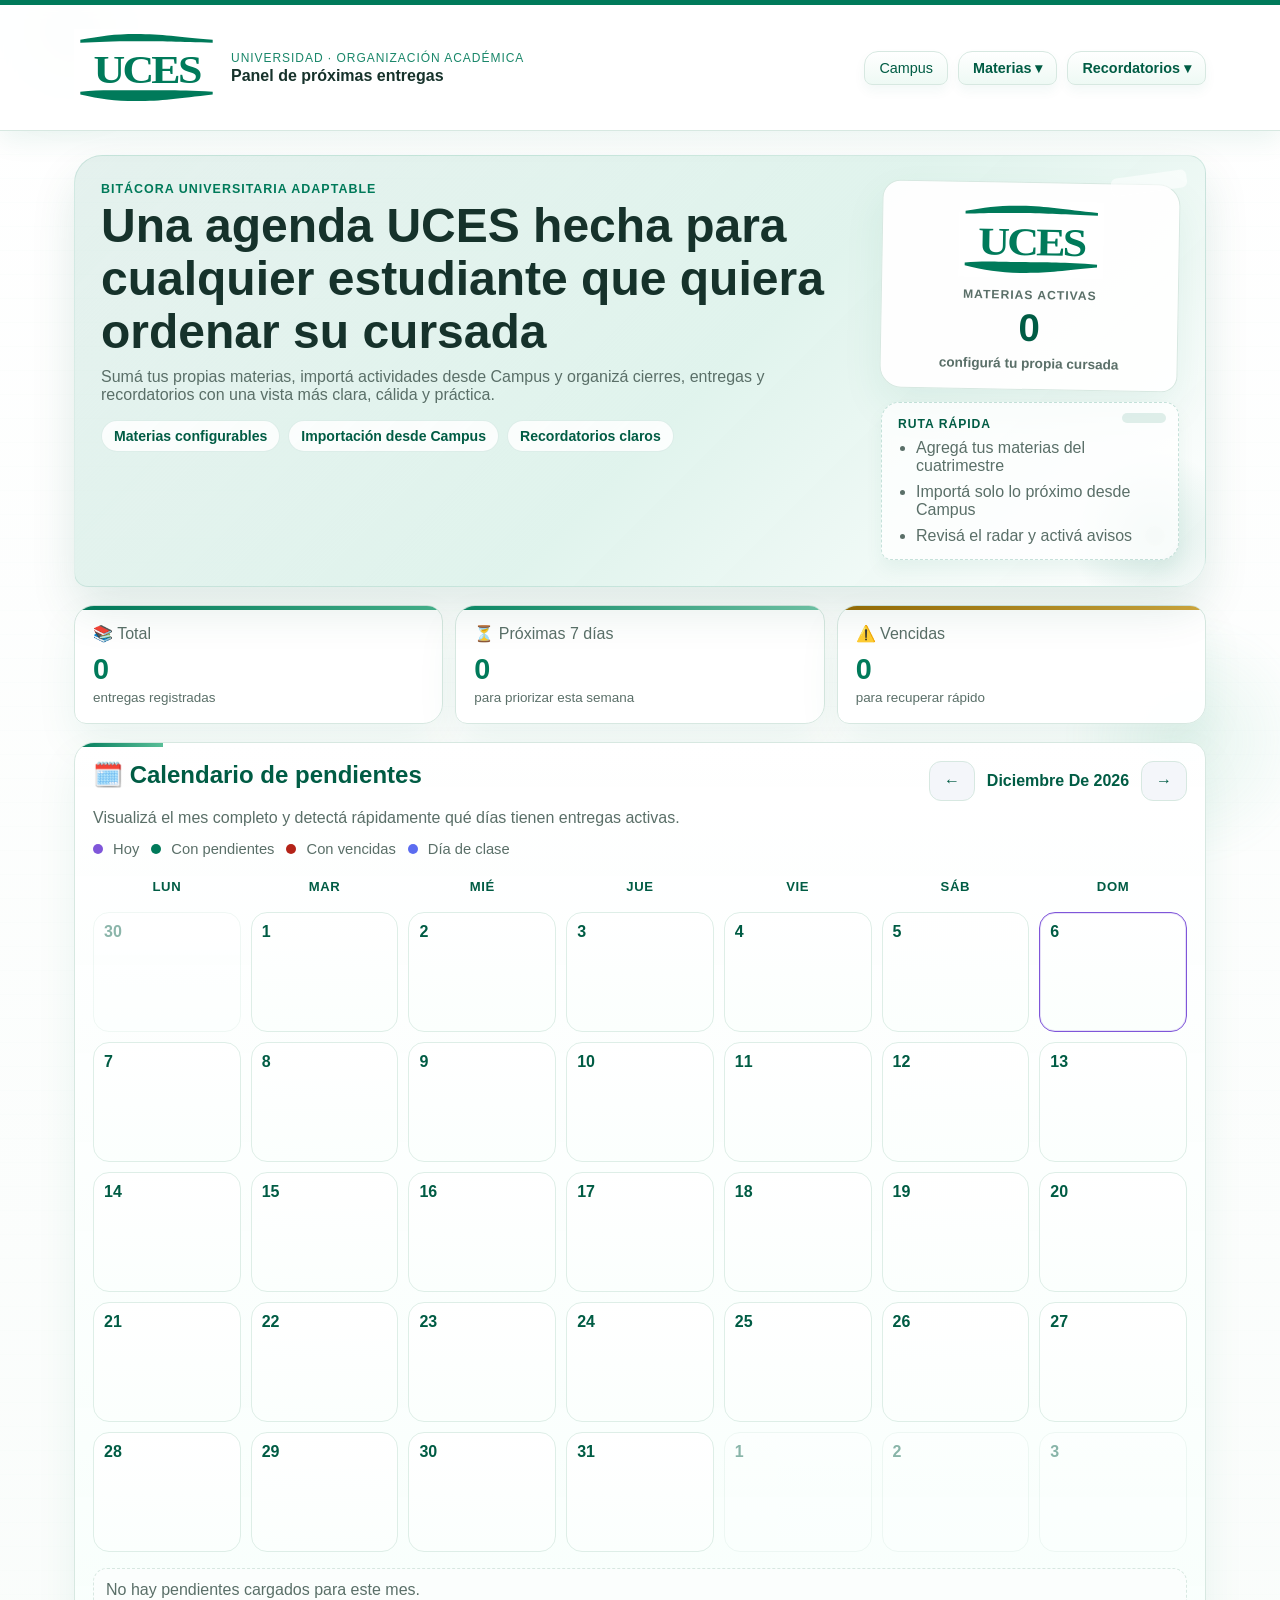
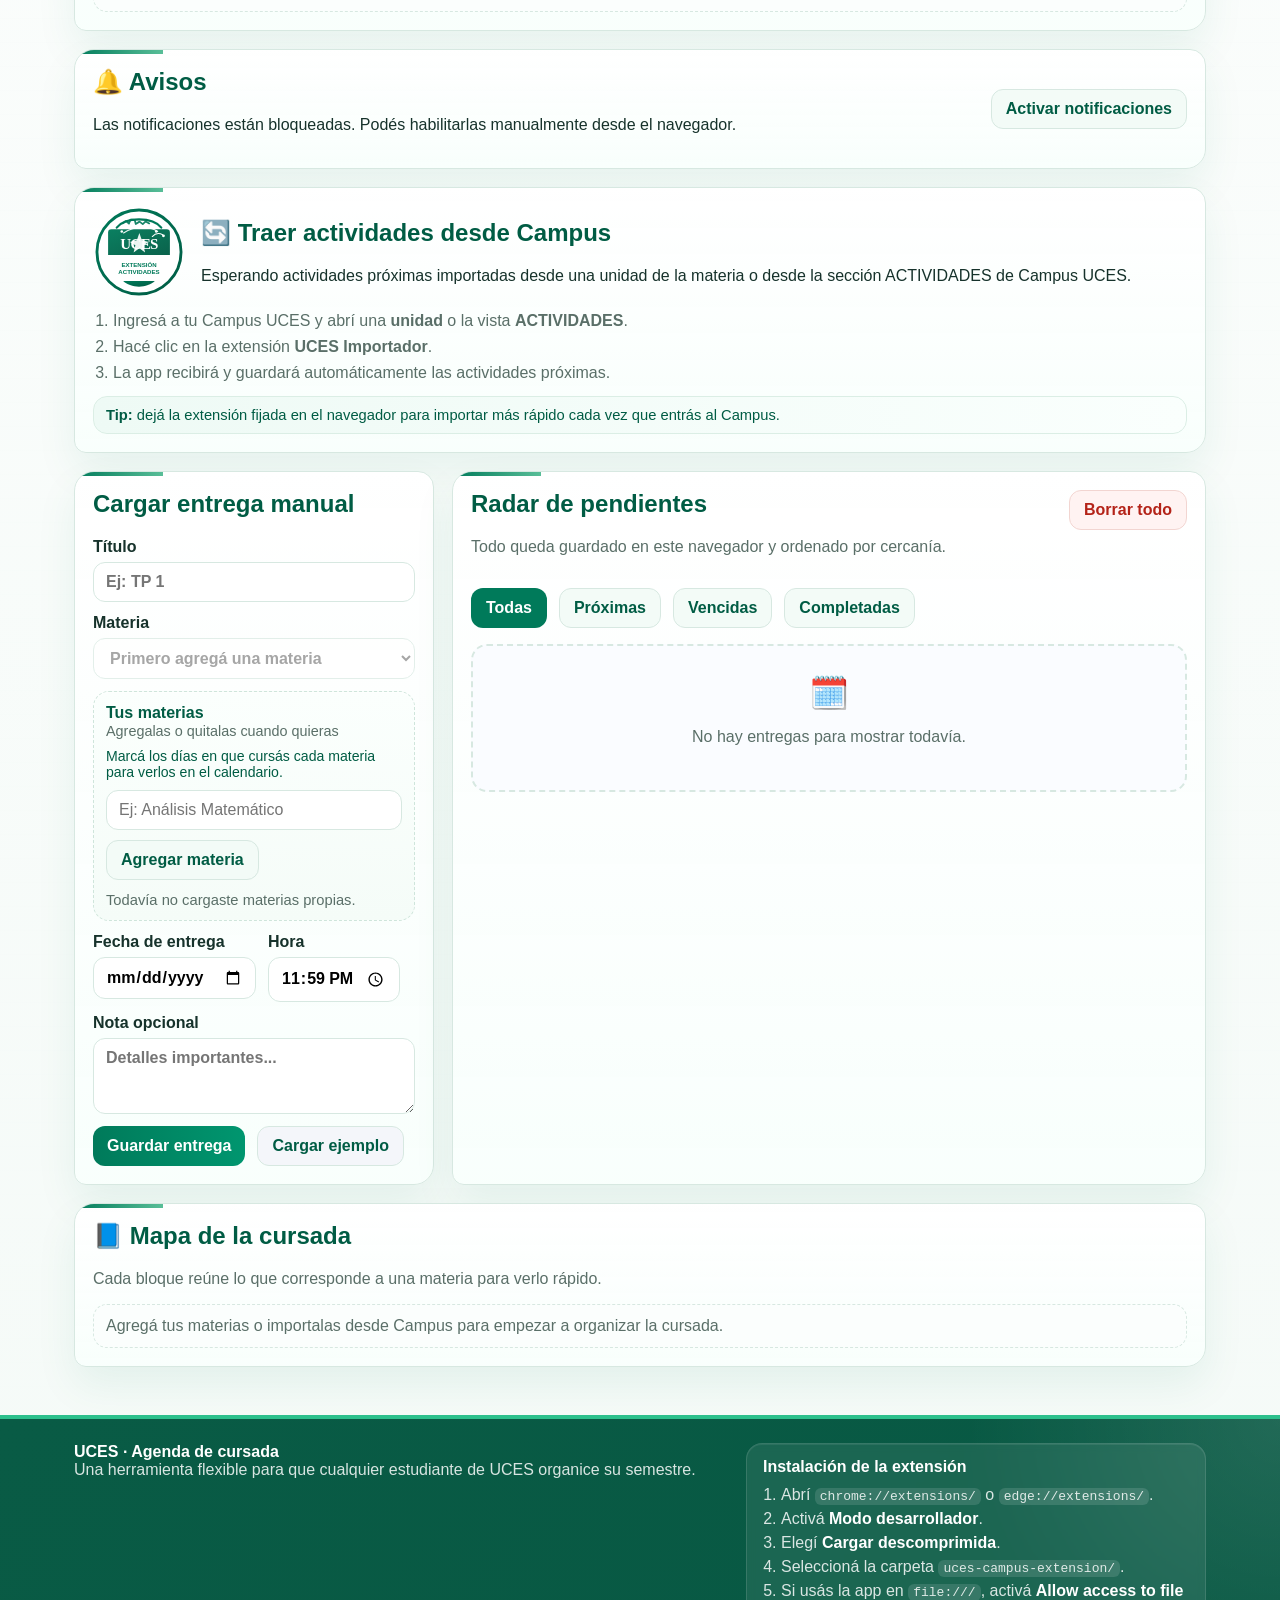
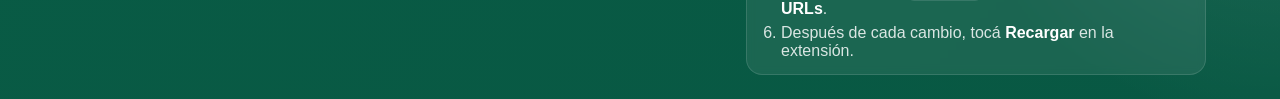
==== commit f6c896a8: "Improve calendar and subject management" ====
--- a/index.html
+++ b/index.html
@@ -62,7 +62,7 @@
           <h1>Una agenda UCES hecha para cualquier estudiante que quiera ordenar su cursada</h1>
           <p class="subtitle">
             Sumá tus propias materias, importá actividades desde Campus y organizá
-            cierres, entregas y recordatorios con una vista más clara y práctica.
+            cierres, entregas y recordatorios con una vista más clara, cálida y práctica.
           </p>
           <div class="hero-tags" aria-label="Características principales">
             <span>Materias configurables</span>
@@ -70,27 +70,66 @@
             <span>Recordatorios claros</span>
           </div>
         </div>
-        <div class="hero-badge">
-          <img src="assets/uces-logo.svg" alt="UCES" class="hero-logo" />
-          <span class="badge-label">Materias activas</span>
-          <strong id="subjectCount">0</strong>
-          <p class="hero-mini">configurá tu propia cursada</p>
+
+        <div class="hero-side">
+          <div class="hero-badge">
+            <img src="assets/uces-logo.svg" alt="UCES" class="hero-logo" />
+            <span class="badge-label">Materias activas</span>
+            <strong id="subjectCount">0</strong>
+            <p class="hero-mini">configurá tu propia cursada</p>
+          </div>
+
+          <aside class="mini-board" aria-label="Ruta rápida de uso">
+            <span class="mini-board-kicker">Ruta rápida</span>
+            <ul>
+              <li>Agregá tus materias del cuatrimestre</li>
+              <li>Importá solo lo próximo desde Campus</li>
+              <li>Revisá el radar y activá avisos</li>
+            </ul>
+          </aside>
         </div>
       </section>
 
       <section class="stats" aria-label="Resumen">
         <article class="stat-card">
-          <span>Total</span>
+          <span>📚 Total</span>
           <strong id="totalCount">0</strong>
+          <small>entregas registradas</small>
         </article>
         <article class="stat-card">
-          <span>Próximas 7 días</span>
+          <span>⏳ Próximas 7 días</span>
           <strong id="upcomingCount">0</strong>
+          <small>para priorizar esta semana</small>
         </article>
         <article class="stat-card">
-          <span>Vencidas</span>
+          <span>⚠️ Vencidas</span>
           <strong id="overdueCount">0</strong>
+          <small>para recuperar rápido</small>
         </article>
+      </section>
+
+      <section class="panel calendar-panel" aria-label="Calendario de pendientes">
+        <div class="calendar-header">
+          <div>
+            <h2>🗓️ Calendario de pendientes</h2>
+            <p>Visualizá el mes completo y detectá rápidamente qué días tienen entregas activas.</p>
+          </div>
+          <div class="calendar-controls">
+            <button id="prevMonthBtn" class="ghost-btn" type="button" aria-label="Mes anterior">←</button>
+            <strong id="calendarMonthLabel">Mes actual</strong>
+            <button id="nextMonthBtn" class="ghost-btn" type="button" aria-label="Mes siguiente">→</button>
+          </div>
+        </div>
+
+        <div class="calendar-legend" aria-label="Leyenda del calendario">
+          <span><i class="legend-dot today"></i> Hoy</span>
+          <span><i class="legend-dot upcoming"></i> Con pendientes</span>
+          <span><i class="legend-dot overdue"></i> Con vencidas</span>
+          <span><i class="legend-dot class-day"></i> Día de clase</span>
+        </div>
+
+        <div id="calendarGrid" class="calendar-grid"></div>
+        <div id="calendarAgenda" class="calendar-agenda"></div>
       </section>
 
       <section class="panel notifications-panel">
@@ -126,11 +165,15 @@
           <li>Hacé clic en la extensión <strong>UCES Importador</strong>.</li>
           <li>La app recibirá y guardará automáticamente las actividades próximas.</li>
         </ol>
+        <div class="import-callout">
+          <strong>Tip:</strong> dejá la extensión fijada en el navegador para importar más rápido cada vez que entrás al Campus.
+        </div>
       </section>
 
       <div class="grid">
         <section class="panel">
-          <h2>Cargar entrega manual</h2>
+          <h2 id="formTitle">Cargar entrega manual</h2>
+          <p id="formModeHint" class="form-mode-hint" hidden></p>
           <form id="assignmentForm" class="form">
             <label>
               Título
@@ -147,18 +190,21 @@
                 <div>
                   <p class="subject-manager-title">Tus materias</p>
                   <span class="subject-manager-note">Agregalas o quitalas cuando quieras</span>
+                  <p class="subject-schedule-tip">
+                    Marcá los días en que cursás cada materia para verlos en el calendario.
+                  </p>
                 </div>
               </div>
 
-              <form id="subjectManagerForm" class="subject-manager-form">
+              <div id="subjectManagerForm" class="subject-manager-form" role="group" aria-label="Agregar materia">
                 <input
                   id="newSubjectInput"
                   name="newSubject"
                   type="text"
                   placeholder="Ej: Análisis Matemático"
                 />
-                <button class="secondary-btn" type="submit">Agregar materia</button>
-              </form>
+                <button id="addSubjectBtn" class="secondary-btn" type="button">Agregar materia</button>
+              </div>
 
               <div id="subjectChipList" class="subject-chip-list"></div>
             </section>
@@ -181,7 +227,8 @@
             </label>
 
             <div class="actions">
-              <button class="primary-btn" type="submit">Guardar entrega</button>
+              <button id="submitAssignmentBtn" class="primary-btn" type="submit">Guardar entrega</button>
+              <button id="cancelEditBtn" class="secondary-btn" type="button" hidden>Cancelar edición</button>
               <button id="loadExampleBtn" class="ghost-btn" type="button">Cargar ejemplo</button>
             </div>
           </form>
--- a/styles.css
+++ b/styles.css
@@ -1,6 +1,7 @@
 :root {
   --bg: #f4faf7;
-  --panel: #ffffff;
+  --panel: rgba(255, 255, 255, 0.94);
+  --paper: #fbfffd;
   --primary: #007a5a;
   --primary-dark: #005c44;
   --accent: #dff3ec;
@@ -11,6 +12,7 @@
   --warning: #9a6a00;
   --danger: #b42318;
   --shadow: 0 18px 40px rgba(0, 122, 90, 0.08);
+  --shadow-strong: 0 22px 46px rgba(0, 92, 68, 0.12);
 }
 
 * {
@@ -19,6 +21,9 @@
 
 body {
   margin: 0;
+  min-height: 100vh;
+  position: relative;
+  overflow-x: hidden;
   font-family: "Segoe UI", Tahoma, Geneva, Verdana, sans-serif;
   background:
     linear-gradient(180deg, rgba(255, 255, 255, 0.72) 0%, rgba(244, 250, 247, 0.96) 100%),
@@ -32,6 +37,39 @@
   color: var(--text);
 }
 
+body::before,
+body::after {
+  content: "";
+  position: fixed;
+  border-radius: 50%;
+  filter: blur(8px);
+  pointer-events: none;
+  z-index: 0;
+}
+
+body::before {
+  top: -80px;
+  left: -40px;
+  width: 220px;
+  height: 220px;
+  background: radial-gradient(circle, rgba(0, 122, 90, 0.12) 0%, transparent 70%);
+}
+
+body::after {
+  right: -30px;
+  bottom: 40px;
+  width: 240px;
+  height: 240px;
+  background: radial-gradient(circle, rgba(72, 180, 141, 0.12) 0%, transparent 72%);
+}
+
+.site-header,
+main,
+.site-footer {
+  position: relative;
+  z-index: 1;
+}
+
 .container {
   max-width: 1180px;
   margin: 0 auto;
@@ -39,8 +77,9 @@
 }
 
 .site-header {
-  position: relative;
-  z-index: 100;
+  position: sticky;
+  top: 0;
+  z-index: 120;
   background: rgba(255, 255, 255, 0.92);
   border-top: 5px solid var(--primary);
   border-bottom: 1px solid var(--border);
@@ -94,11 +133,16 @@
   font-size: 0.9rem;
   text-decoration: none;
   box-shadow: 0 6px 12px rgba(0, 122, 90, 0.05);
+  transition:
+    transform 0.16s ease,
+    box-shadow 0.16s ease,
+    background 0.2s ease;
 }
 
 .header-link:hover,
 .menu-toggle:hover {
   transform: translateY(-1px);
+  box-shadow: 0 10px 18px rgba(0, 122, 90, 0.09);
 }
 
 .menu-toggle {
@@ -191,10 +235,12 @@
   gap: 20px;
   margin-bottom: 18px;
   padding: 26px;
-  background: linear-gradient(135deg, rgba(0, 122, 90, 0.08) 0%, rgba(223, 243, 236, 0.95) 100%);
+  background:
+    linear-gradient(135deg, rgba(0, 122, 90, 0.1) 0%, rgba(223, 243, 236, 0.96) 55%, rgba(255, 255, 255, 0.98) 100%),
+    linear-gradient(0deg, rgba(255, 255, 255, 0.35), rgba(255, 255, 255, 0.35));
   border: 1px solid rgba(0, 122, 90, 0.12);
   border-radius: 28px 18px 30px 14px;
-  box-shadow: var(--shadow);
+  box-shadow: var(--shadow-strong);
   overflow: hidden;
 }
 
@@ -202,8 +248,8 @@
   content: "";
   position: absolute;
   inset: auto -35px -35px auto;
-  width: 150px;
-  height: 150px;
+  width: 170px;
+  height: 170px;
   border-radius: 50%;
   background: radial-gradient(circle, rgba(0, 122, 90, 0.14) 0%, transparent 70%);
 }
@@ -216,7 +262,7 @@
   width: 76px;
   height: 18px;
   border-radius: 6px;
-  background: rgba(255, 255, 255, 0.5);
+  background: rgba(255, 255, 255, 0.58);
   transform: rotate(-8deg);
 }
 
@@ -264,11 +310,17 @@
   font-weight: 700;
 }
 
+.hero-side {
+  min-width: 250px;
+  display: grid;
+  gap: 12px;
+}
+
 .hero-badge {
   min-width: 220px;
   position: relative;
   align-self: center;
-  background: #ffffff;
+  background: rgba(255, 255, 255, 0.96);
   color: var(--primary-dark);
   padding: 18px;
   border-radius: 18px 22px 16px 22px;
@@ -279,6 +331,47 @@
   transform: rotate(1deg);
 }
 
+.mini-board {
+  position: relative;
+  padding: 14px 16px;
+  background: rgba(255, 255, 255, 0.78);
+  border: 1px dashed rgba(0, 122, 90, 0.22);
+  border-radius: 18px 14px 18px 10px;
+  box-shadow: 0 10px 18px rgba(0, 122, 90, 0.06);
+}
+
+.mini-board::before {
+  content: "";
+  position: absolute;
+  top: 10px;
+  right: 12px;
+  width: 44px;
+  height: 10px;
+  border-radius: 999px;
+  background: rgba(0, 122, 90, 0.12);
+}
+
+.mini-board-kicker {
+  display: block;
+  margin-bottom: 8px;
+  color: var(--primary-dark);
+  font-size: 0.76rem;
+  font-weight: 800;
+  text-transform: uppercase;
+  letter-spacing: 0.08em;
+}
+
+.mini-board ul {
+  margin: 0;
+  padding-left: 18px;
+  display: grid;
+  gap: 8px;
+}
+
+.mini-board li {
+  color: var(--muted);
+}
+
 .badge-label {
   display: block;
   font-size: 0.76rem;
@@ -326,6 +419,8 @@
   position: relative;
   overflow: hidden;
   padding: 18px;
+  display: grid;
+  gap: 4px;
 }
 
 .stat-card::before {
@@ -349,6 +444,255 @@
   color: var(--primary);
 }
 
+.stat-card small {
+  color: var(--muted);
+  font-size: 0.84rem;
+}
+
+.stat-card:nth-child(2)::before {
+  background: linear-gradient(90deg, #0c8a66 0%, #74c7a9 100%);
+}
+
+.stat-card:nth-child(3)::before {
+  background: linear-gradient(90deg, #9a6a00 0%, #d3a83d 100%);
+}
+
+.calendar-panel {
+  margin-bottom: 18px;
+}
+
+.calendar-header {
+  display: flex;
+  justify-content: space-between;
+  align-items: flex-start;
+  gap: 16px;
+}
+
+.calendar-header p {
+  margin: 4px 0 0;
+  color: var(--muted);
+}
+
+.calendar-controls {
+  display: flex;
+  align-items: center;
+  gap: 8px;
+  flex-wrap: wrap;
+}
+
+.calendar-controls strong {
+  min-width: 150px;
+  text-align: center;
+  text-transform: capitalize;
+  color: var(--primary-dark);
+}
+
+.calendar-legend {
+  display: flex;
+  flex-wrap: wrap;
+  gap: 12px;
+  margin: 14px 0;
+  color: var(--muted);
+  font-size: 0.92rem;
+}
+
+.legend-dot {
+  display: inline-block;
+  width: 10px;
+  height: 10px;
+  border-radius: 50%;
+  margin-right: 6px;
+}
+
+.legend-dot.today {
+  background: #7f56d9;
+}
+
+.legend-dot.upcoming {
+  background: var(--primary);
+}
+
+.legend-dot.overdue {
+  background: var(--danger);
+}
+
+.legend-dot.class-day {
+  background: #5b6cf0;
+}
+
+.calendar-grid {
+  display: grid;
+  grid-template-columns: repeat(7, minmax(0, 1fr));
+  gap: 10px;
+}
+
+.calendar-weekday {
+  padding: 8px 4px;
+  text-align: center;
+  font-size: 0.82rem;
+  font-weight: 800;
+  text-transform: uppercase;
+  letter-spacing: 0.05em;
+  color: var(--primary-dark);
+}
+
+.calendar-day {
+  min-height: 120px;
+  padding: 10px;
+  border-radius: 16px;
+  border: 1px solid #deeee7;
+  background: linear-gradient(180deg, #ffffff 0%, #fbfffd 100%);
+}
+
+.calendar-day.is-muted {
+  opacity: 0.45;
+}
+
+.calendar-day.has-items {
+  box-shadow: inset 0 0 0 1px rgba(0, 122, 90, 0.1);
+  background: linear-gradient(180deg, #ffffff 0%, #f2fbf7 100%);
+}
+
+.calendar-day.has-class {
+  border-color: #d7dbff;
+  box-shadow: inset 0 0 0 1px rgba(91, 108, 240, 0.08);
+}
+
+.calendar-day.is-today {
+  border-color: #7f56d9;
+  box-shadow: inset 0 0 0 1px rgba(127, 86, 217, 0.18);
+}
+
+.calendar-day.is-overdue {
+  border-color: #f0c8c4;
+}
+
+.calendar-day-top {
+  display: flex;
+  justify-content: space-between;
+  align-items: center;
+  gap: 8px;
+  margin-bottom: 8px;
+}
+
+.calendar-date-number {
+  font-weight: 800;
+  color: var(--primary-dark);
+}
+
+.calendar-count {
+  min-width: 24px;
+  padding: 3px 7px;
+  border-radius: 999px;
+  text-align: center;
+  font-size: 0.78rem;
+  font-weight: 800;
+  background: #e6f7ef;
+  color: var(--primary-dark);
+}
+
+.calendar-preview {
+  display: grid;
+  gap: 6px;
+}
+
+.calendar-pill {
+  display: block;
+  padding: 5px 7px;
+  border-radius: 999px;
+  font-size: 0.76rem;
+  line-height: 1.25;
+  white-space: nowrap;
+  overflow: hidden;
+  text-overflow: ellipsis;
+}
+
+.calendar-pill.upcoming,
+.calendar-pill.completed {
+  background: #dff5ec;
+  color: var(--primary-dark);
+}
+
+.calendar-pill.today {
+  background: #f7edc9;
+  color: #7f5600;
+}
+
+.calendar-pill.overdue {
+  background: #fee4e2;
+  color: var(--danger);
+}
+
+.calendar-pill.class-day {
+  background: #eef0ff;
+  color: #3949c6;
+}
+
+.calendar-empty-slot {
+  color: #91a39c;
+  font-size: 0.78rem;
+}
+
+.calendar-more {
+  color: var(--muted);
+  font-size: 0.78rem;
+  font-weight: 700;
+}
+
+.calendar-agenda {
+  margin-top: 16px;
+}
+
+.calendar-agenda-header {
+  display: flex;
+  justify-content: space-between;
+  align-items: center;
+  gap: 12px;
+  margin-bottom: 10px;
+  color: var(--primary-dark);
+}
+
+.calendar-agenda-header span {
+  color: var(--muted);
+  font-size: 0.92rem;
+}
+
+.calendar-agenda-list {
+  display: grid;
+  gap: 10px;
+}
+
+.calendar-agenda-item {
+  display: flex;
+  justify-content: space-between;
+  align-items: center;
+  gap: 12px;
+  padding: 12px;
+  border: 1px solid #e2efe9;
+  border-left: 4px solid var(--primary);
+  border-radius: 14px;
+  background: #fcfffd;
+}
+
+.calendar-agenda-item p {
+  margin: 4px 0 0;
+  color: var(--muted);
+}
+
+.calendar-agenda-item span {
+  color: var(--primary-dark);
+  font-weight: 700;
+  text-align: right;
+}
+
+.calendar-agenda-item.overdue {
+  border-left-color: var(--danger);
+}
+
+.calendar-agenda-item.today {
+  border-left-color: #d3a83d;
+}
+
 .notifications-panel {
   display: flex;
   justify-content: space-between;
@@ -391,11 +735,22 @@
   margin-top: 8px;
 }
 
+.import-callout {
+  margin-top: 14px;
+  padding: 10px 12px;
+  border-radius: 14px;
+  border: 1px solid #dbeee5;
+  background: linear-gradient(90deg, #eefaf5 0%, #fafffd 100%);
+  color: var(--primary-dark);
+  font-size: 0.92rem;
+}
+
 .subject-manager-card {
   padding: 12px;
   border: 1px dashed #cfe5db;
   border-radius: 16px;
-  background: #fbfffd;
+  background: linear-gradient(180deg, #fbfffd 0%, #f5fcf8 100%);
+  box-shadow: inset 0 1px 0 rgba(255, 255, 255, 0.8);
 }
 
 .subject-manager-header {
@@ -417,6 +772,12 @@
   font-size: 0.9rem;
 }
 
+.subject-schedule-tip {
+  margin: 8px 0 0;
+  color: var(--primary-dark);
+  font-size: 0.88rem;
+}
+
 .subject-manager-form {
   display: flex;
   gap: 10px;
@@ -428,10 +789,16 @@
 }
 
 .subject-chip-list {
-  display: flex;
-  flex-wrap: wrap;
-  gap: 8px;
+  display: grid;
+  gap: 10px;
   margin-top: 12px;
+}
+
+.subject-schedule-item {
+  padding: 10px;
+  border-radius: 14px;
+  background: rgba(233, 248, 241, 0.55);
+  border: 1px solid #d8ece3;
 }
 
 .subject-chip {
@@ -447,6 +814,36 @@
   font-weight: 700;
 }
 
+.subject-weekdays {
+  display: flex;
+  flex-wrap: wrap;
+  gap: 6px;
+  margin-top: 10px;
+}
+
+.weekday-toggle {
+  min-width: 46px;
+  padding: 6px 8px;
+  border-radius: 999px;
+  border: 1px solid #c9dfd6;
+  background: #ffffff;
+  color: var(--primary-dark);
+  font-size: 0.82rem;
+  font-weight: 700;
+}
+
+.weekday-toggle.active {
+  background: linear-gradient(90deg, var(--primary) 0%, #0f8b68 100%);
+  color: #ffffff;
+  border-color: transparent;
+}
+
+.subject-schedule-summary {
+  display: block;
+  margin-top: 8px;
+  color: var(--muted);
+}
+
 .subject-chip-remove {
   border: none;
   background: transparent;
@@ -548,6 +945,8 @@
   position: relative;
   overflow: hidden;
   padding: 18px;
+  background: linear-gradient(180deg, rgba(255, 255, 255, 0.96) 0%, rgba(248, 255, 252, 0.92) 100%);
+  backdrop-filter: blur(5px);
 }
 
 .panel::before {
@@ -565,6 +964,16 @@
   color: var(--primary-dark);
 }
 
+.form-mode-hint {
+  margin: -4px 0 12px;
+  padding: 10px 12px;
+  border-radius: 12px;
+  background: linear-gradient(90deg, #eef9f4 0%, #f9fffc 100%);
+  border: 1px solid #d4eae0;
+  color: var(--primary-dark);
+  font-size: 0.93rem;
+}
+
 .form,
 .actions,
 .split,
@@ -684,6 +1093,7 @@
 }
 
 .assignment-item {
+  position: relative;
   border: 1px solid var(--border);
   border-left: 4px solid var(--primary);
   border-radius: 18px 14px 18px 10px;
@@ -692,6 +1102,17 @@
   transition: transform 0.16s ease, box-shadow 0.16s ease;
 }
 
+.assignment-item::after {
+  content: "";
+  position: absolute;
+  top: 12px;
+  right: 12px;
+  width: 9px;
+  height: 9px;
+  border-radius: 50%;
+  background: rgba(0, 122, 90, 0.18);
+}
+
 .assignment-item:hover {
   transform: translateY(-1px);
   box-shadow: 0 14px 24px rgba(0, 122, 90, 0.08);
@@ -786,10 +1207,22 @@
 }
 
 .site-footer {
+  position: relative;
+  overflow: hidden;
   margin-top: 24px;
-  background: var(--primary-dark);
+  background: linear-gradient(135deg, #01563f 0%, #00533d 100%);
   border-top: 4px solid #2cc08c;
   color: #ffffff;
+}
+
+.site-footer::before {
+  content: "";
+  position: absolute;
+  inset: 0;
+  background:
+    radial-gradient(circle at top right, rgba(255, 255, 255, 0.1) 0, transparent 24%),
+    linear-gradient(0deg, rgba(255, 255, 255, 0.03), rgba(255, 255, 255, 0.03));
+  pointer-events: none;
 }
 
 .footer-inner {
@@ -806,8 +1239,10 @@
   max-width: 460px;
   padding: 14px 16px;
   border-radius: 16px;
-  background: rgba(255, 255, 255, 0.06);
+  background: rgba(255, 255, 255, 0.08);
   border: 1px solid rgba(255, 255, 255, 0.12);
+  box-shadow: inset 0 1px 0 rgba(255, 255, 255, 0.08);
+  backdrop-filter: blur(4px);
 }
 
 .footer-install-steps {
@@ -835,10 +1270,33 @@
   color: #ffffff;
 }
 
+@media (min-width: 901px) {
+  .grid > .panel:first-child {
+    position: sticky;
+    top: 102px;
+    align-self: start;
+  }
+}
+
 @media (max-width: 900px) {
   .grid,
   .stats {
     grid-template-columns: 1fr;
+  }
+
+  .calendar-grid {
+    grid-template-columns: repeat(7, minmax(72px, 1fr));
+    gap: 6px;
+  }
+
+  .calendar-day {
+    min-height: 88px;
+    padding: 8px;
+  }
+
+  .calendar-pill {
+    font-size: 0.68rem;
+    padding: 4px 6px;
   }
 
   .hero,
@@ -848,12 +1306,21 @@
   .header-inner,
   .footer-inner,
   .import-panel-top,
-  .subject-section-header {
+  .subject-section-header,
+  .calendar-header,
+  .calendar-agenda-item {
     flex-direction: column;
   }
 
+  .hero-side,
   .hero-badge {
     white-space: normal;
     width: 100%;
   }
-}
+
+  .calendar-controls,
+  .calendar-agenda-item span {
+    width: 100%;
+    text-align: left;
+  }
+}
